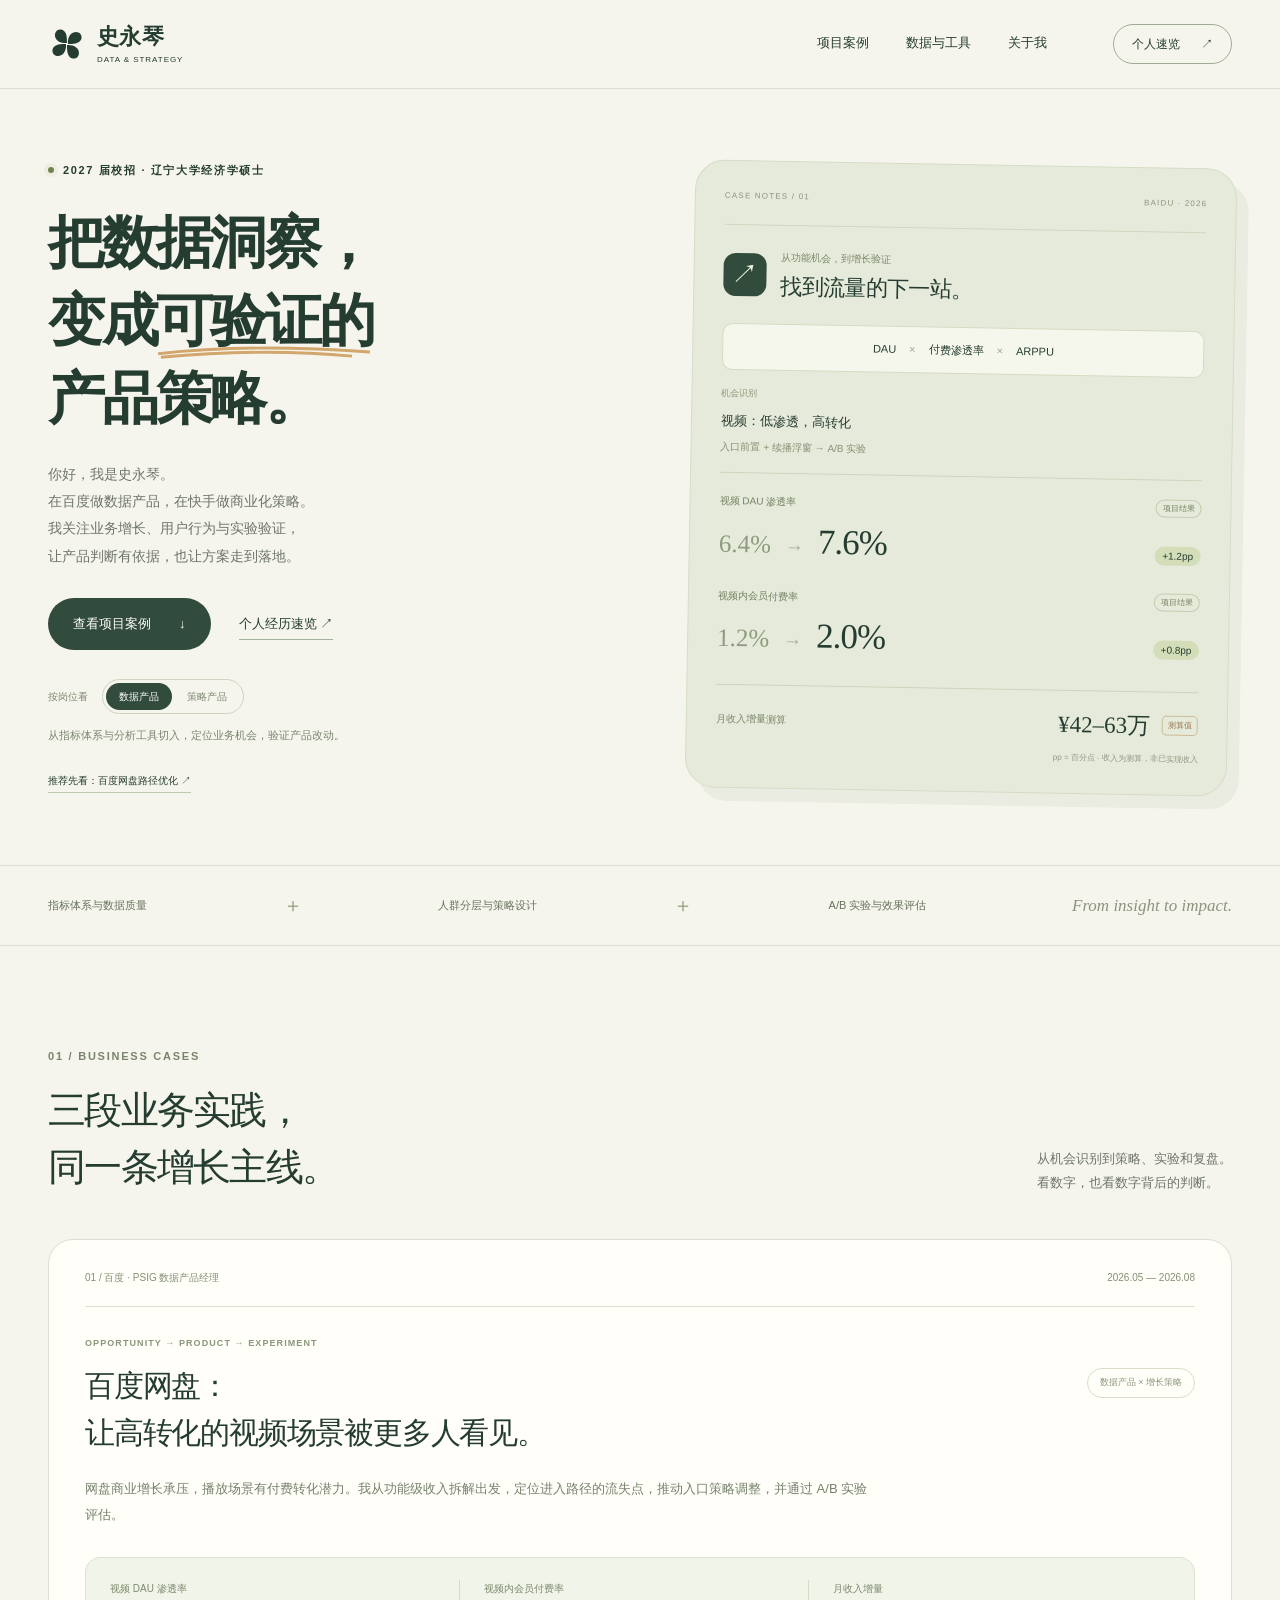
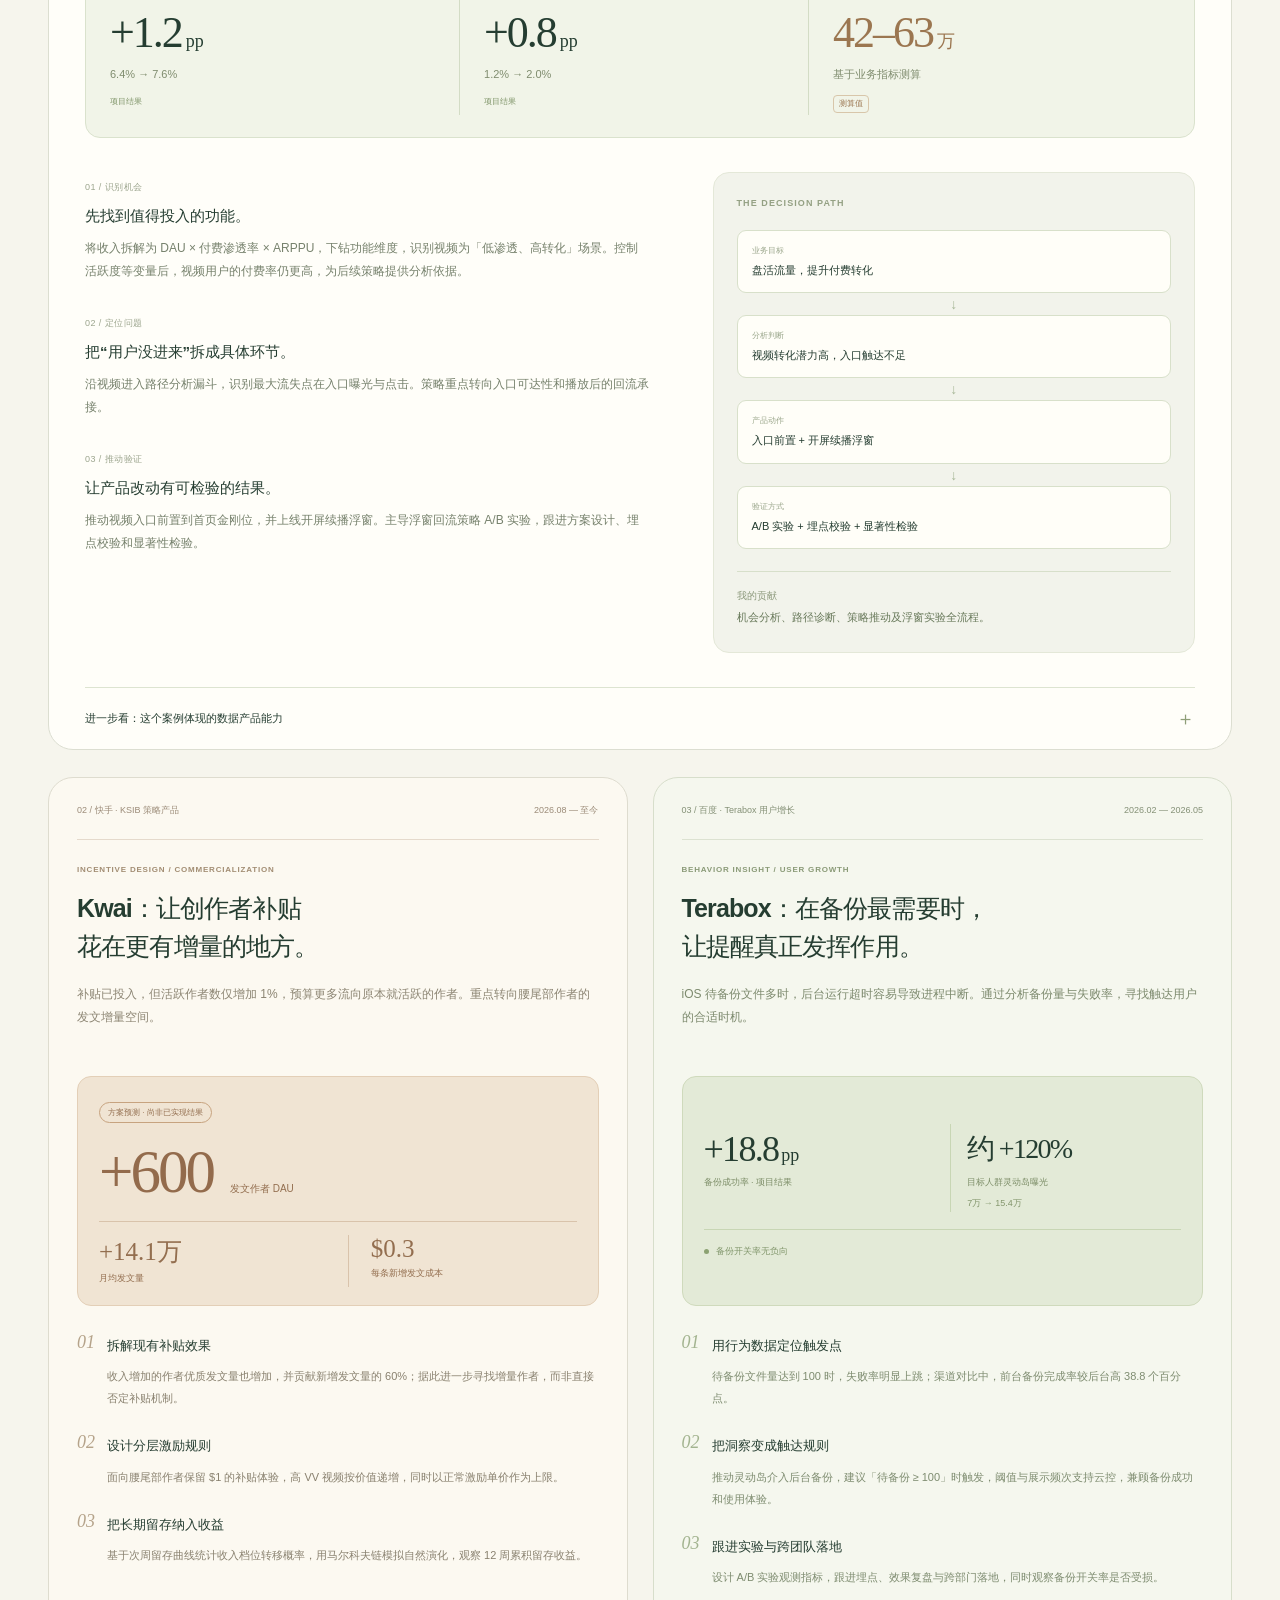
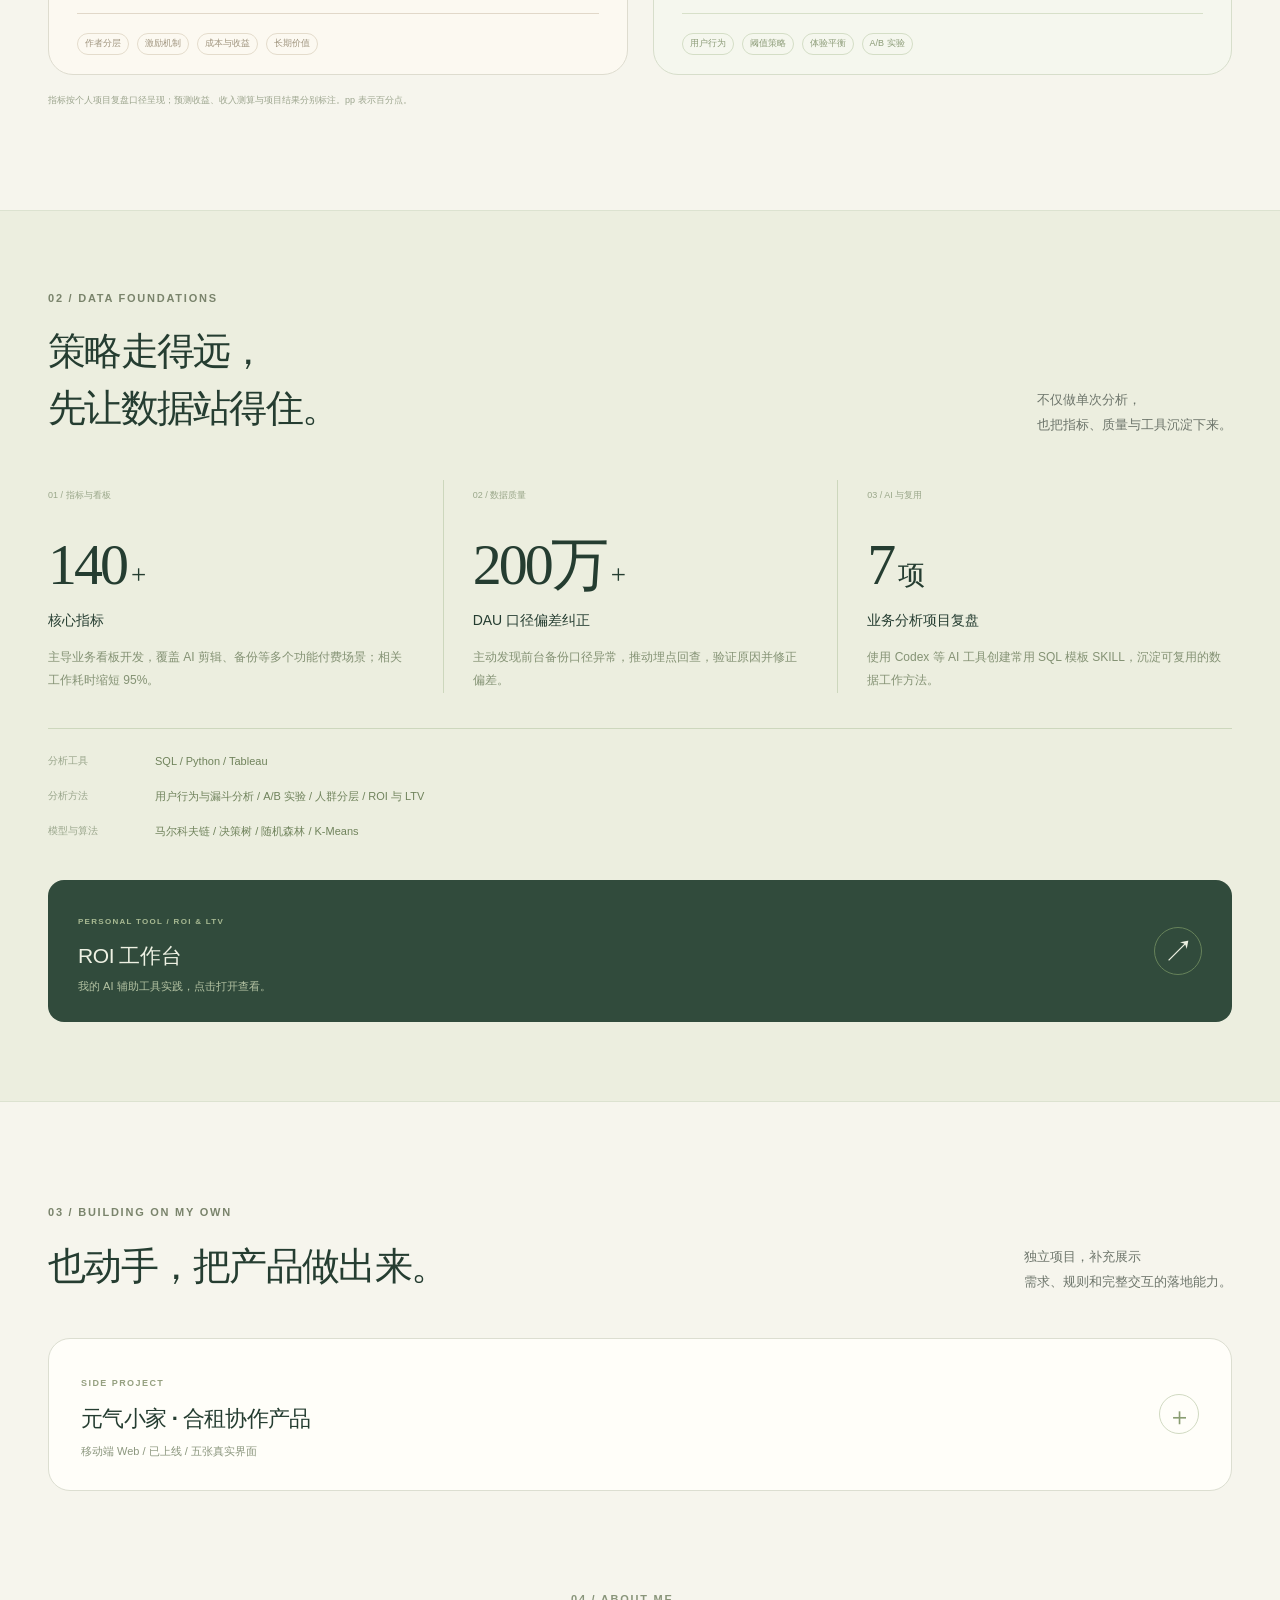
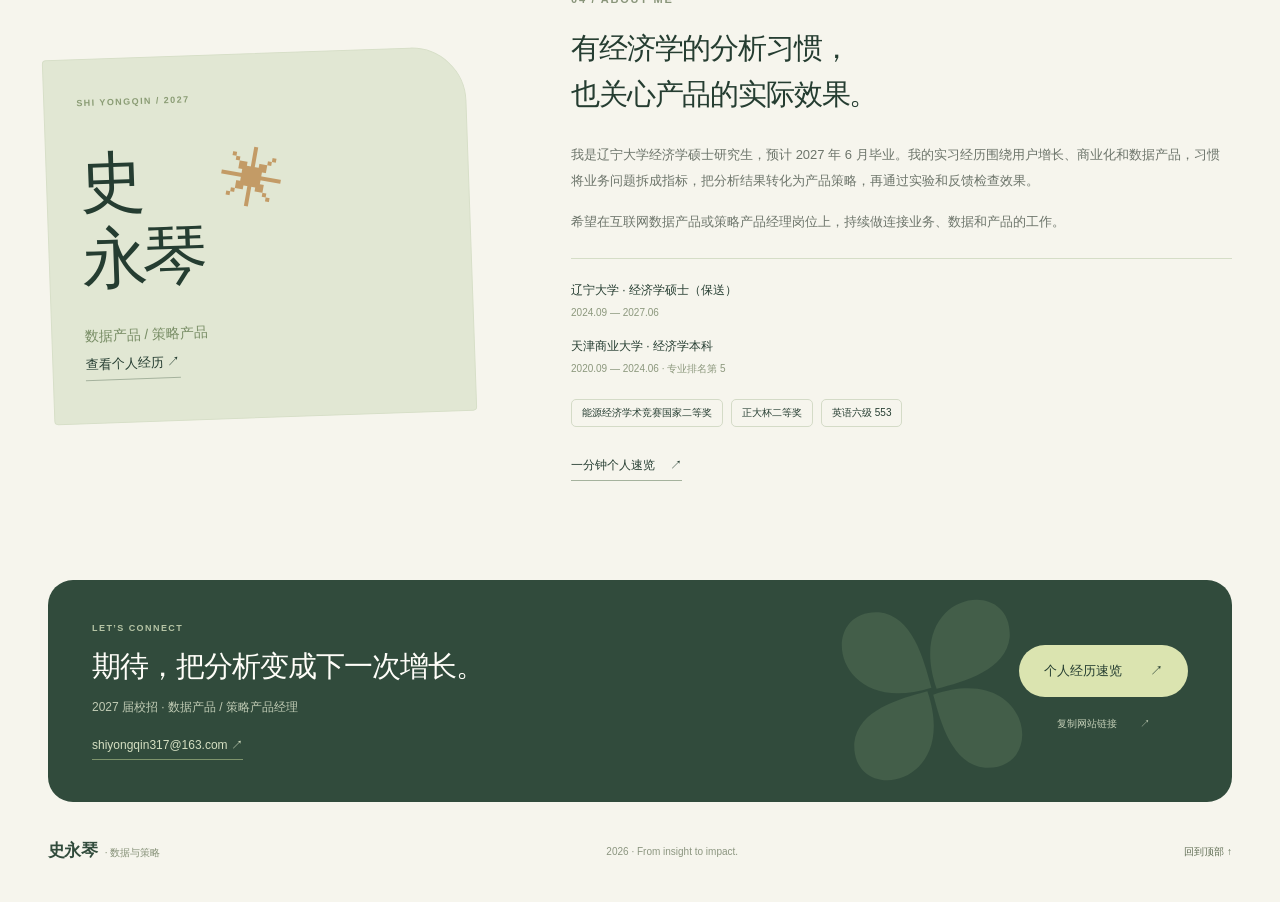
==== index.html @ 09000ef9 "发布数据与策略产品作品集网页及图片，不包含 PDF 附件" ====
<!doctype html>
<html lang="zh-CN">
<head>
<meta charset="utf-8"><meta name="viewport" content="width=device-width, initial-scale=1"><meta name="theme-color" content="#f6f5ed">
<meta name="description" content="史永琴，辽宁大学经济学硕士，2027届校招。聚焦互联网数据产品与策略产品，展示百度网盘、快手Kwai与Terabox的指标分析、策略设计和A/B实验实践。">
<meta property="og:title" content="史永琴 · 数据产品 / 策略产品"><meta property="og:description" content="把数据洞察，变成可验证的产品策略。2027届校招作品集。"><meta property="og:type" content="website"><meta property="og:url" content="https://shiyongqin.github.io/portfolio/">
<title>史永琴 · 数据产品 / 策略产品</title><link rel="icon" href="assets/favicon.svg" type="image/svg+xml"><link rel="stylesheet" href="styles.css"><link rel="stylesheet" href="career.css"><script src="app.js" defer></script>
</head>
<body>
<a class="skip-link" href="#main">跳到主要内容</a>
<header class="site-header"><div class="header-inner wrap"><a class="brand" href="#top" aria-label="史永琴，返回顶部"><svg class="brand-mark" viewBox="0 0 40 40" fill="currentColor" aria-hidden="true"><path d="M20 19C3 20 5 2 15 5c5 2 5 9 5 14ZM21 20C20 3 38 5 35 15c-2 5-9 5-14 5ZM20 21c17-1 15 17 5 14-5-2-5-9-5-14ZM19 20C20 37 2 35 5 25c2-5 9-5 14-5Z"/></svg><span>史永琴<span class="brand-sub">DATA &amp; STRATEGY</span></span></a><nav class="desktop-nav" aria-label="主导航"><a href="#work">项目案例</a><a href="#capabilities">数据与工具</a><a href="#about">关于我</a></nav><button class="button small outline header-action" data-summary>个人速览 <span aria-hidden="true">↗</span></button><button class="menu-toggle" aria-expanded="false" aria-controls="mobile-nav" aria-label="展开导航"><span></span><span></span></button></div><nav id="mobile-nav" class="mobile-nav" aria-label="手机导航" hidden><a href="#work">项目案例</a><a href="#capabilities">数据与工具</a><a href="#about">关于我</a><button data-summary>个人速览 ↗</button></nav></header>
<main id="main">
<section class="hero career-hero wrap" id="top" aria-labelledby="hero-title"><div class="hero-copy"><p class="eyebrow"><span class="status-dot"></span> 2027 届校招 · 辽宁大学经济学硕士</p><h1 id="hero-title">把数据洞察，<br>变成<span class="underlined">可验证的<svg viewBox="0 0 400 24" preserveAspectRatio="none" aria-hidden="true"><path d="M4 15Q172-3 395 12M9 21Q198 5 362 19"/></svg></span><br>产品策略。</h1><p class="hero-description">你好，我是史永琴。<br>在百度做数据产品，在快手做商业化策略。<br>我关注业务增长、用户行为与实验验证，<br>让产品判断有依据，也让方案走到落地。</p><div class="hero-actions"><a class="button primary" href="#work">查看项目案例 <span aria-hidden="true">↓</span></a><button class="text-link" data-summary>个人经历速览 ↗</button></div><div class="role-selector" aria-label="按求职方向查看"><span>按岗位看</span><div class="role-buttons"><button data-role="data" aria-pressed="true">数据产品</button><button data-role="strategy" aria-pressed="false">策略产品</button></div></div><div class="role-focus" aria-live="polite"><p id="role-description">从指标体系与分析工具切入，定位业务机会，验证产品改动。</p><a id="role-case-link" href="#baidu">推荐先看：百度网盘路径优化 ↗</a></div></div>
<aside class="insight-board" aria-label="百度网盘案例成果速览"><div class="board-topline"><span>CASE NOTES / 01</span><span>BAIDU · 2026</span></div><div class="board-title"><span class="board-icon" aria-hidden="true">↗</span><div><p>从功能机会，到增长验证</p><h2>找到流量的下一站。</h2></div></div><div class="formula"><span>DAU</span><i>×</i><span>付费渗透率</span><i>×</i><span>ARPPU</span></div><div class="board-finding"><span>机会识别</span><strong>视频：低渗透，高转化</strong><p>入口前置 + 续播浮窗 → A/B 实验</p></div><div class="board-metric"><div><span>视频 DAU 渗透率</span><small>项目结果</small></div><p><span>6.4%</span><i>→</i><strong>7.6%</strong><em>+1.2pp</em></p></div><div class="board-metric"><div><span>视频内会员付费率</span><small>项目结果</small></div><p><span>1.2%</span><i>→</i><strong>2.0%</strong><em>+0.8pp</em></p></div><div class="board-bottom"><span>月收入增量测算</span><strong>¥42–63万</strong><small>测算值</small></div><p class="board-footnote">pp = 百分点 · 收入为测算，非已实现收入</p></aside></section>
<div class="intro-strip career-strip"><div class="wrap"><span>指标体系与数据质量</span><span class="strip-plus" aria-hidden="true">＋</span><span>人群分层与策略设计</span><span class="strip-plus" aria-hidden="true">＋</span><span>A/B 实验与效果评估</span><span class="strip-signature">From insight to impact.</span></div></div>
<section class="work-section wrap section-space" id="work" aria-labelledby="work-title"><div class="section-heading"><div><p class="eyebrow">01 / BUSINESS CASES</p><h2 id="work-title">三段业务实践，<br>同一条增长主线。</h2></div><p class="section-note">从机会识别到策略、实验和复盘。<br>看数字，也看数字背后的判断。</p></div>
<article class="business-case" id="baidu"><div class="business-top"><span>01 / 百度 · PSIG 数据产品经理</span><span>2026.05 — 2026.08</span></div><div class="business-heading"><div><p class="eyebrow">OPPORTUNITY → PRODUCT → EXPERIMENT</p><h3>百度网盘：<br>让高转化的视频场景被更多人看见。</h3></div><span class="case-type">数据产品 × 增长策略</span></div><p class="business-lead">网盘商业增长承压，播放场景有付费转化潜力。我从功能级收入拆解出发，定位进入路径的流失点，推动入口策略调整，并通过 A/B 实验评估。</p><div class="outcome-grid"><div><span class="outcome-label">视频 DAU 渗透率</span><strong>+1.2<span>pp</span></strong><p>6.4% → 7.6%</p><small>项目结果</small></div><div><span class="outcome-label">视频内会员付费率</span><strong>+0.8<span>pp</span></strong><p>1.2% → 2.0%</p><small>项目结果</small></div><div class="estimated-outcome"><span class="outcome-label">月收入增量</span><strong>42–63<span>万</span></strong><p>基于业务指标测算</p><small>测算值</small></div></div><div class="case-body"><div class="case-narrative"><div><span>01 / 识别机会</span><h4>先找到值得投入的功能。</h4><p>将收入拆解为 DAU × 付费渗透率 × ARPPU，下钻功能维度，识别视频为「低渗透、高转化」场景。控制活跃度等变量后，视频用户的付费率仍更高，为后续策略提供分析依据。</p></div><div><span>02 / 定位问题</span><h4>把“用户没进来”拆成具体环节。</h4><p>沿视频进入路径分析漏斗，识别最大流失点在入口曝光与点击。策略重点转向入口可达性和播放后的回流承接。</p></div><div><span>03 / 推动验证</span><h4>让产品改动有可检验的结果。</h4><p>推动视频入口前置到首页金刚位，并上线开屏续播浮窗。主导浮窗回流策略 A/B 实验，跟进方案设计、埋点校验和显著性检验。</p></div></div><div class="decision-board"><p class="eyebrow">THE DECISION PATH</p><div class="path-node"><span>业务目标</span><strong>盘活流量，提升付费转化</strong></div><div class="path-node"><span>分析判断</span><strong>视频转化潜力高，入口触达不足</strong></div><div class="path-node"><span>产品动作</span><strong>入口前置 + 开屏续播浮窗</strong></div><div class="path-node"><span>验证方式</span><strong>A/B 实验 + 埋点校验 + 显著性检验</strong></div><div class="ownership"><span>我的贡献</span><p>机会分析、路径诊断、策略推动及浮窗实验全流程。</p></div></div></div><details class="case-details"><summary>进一步看：这个案例体现的数据产品能力 <span aria-hidden="true">＋</span></summary><div class="detail-content"><div><h4>从指标到决策</h4><p>收入拆解用于筛选优先级，漏斗分析用于定位干预环节，让分析结果指向具体产品动作。</p></div><div><h4>从方案到实验</h4><p>将回流策略转化为可验证的实验方案，校验埋点并评估结果，让产品、数据与研发协作闭环。</p></div><div><h4>保留指标的边界</h4><p>视频 DAU 渗透率与视频内付费率分开呈现。月收入增量标为测算值，避免与已观察到的指标提升混为一谈。</p></div></div></details></article>
<div class="strategy-cases"><article class="strategy-case kwai-case" id="kwai"><div class="business-top"><span>02 / 快手 · KSIB 策略产品</span><span>2026.08 — 至今</span></div><p class="eyebrow">INCENTIVE DESIGN / COMMERCIALIZATION</p><h3>Kwai：让创作者补贴<br>花在更有增量的地方。</h3><p class="strategy-lead">补贴已投入，但活跃作者数仅增加 1%，预算更多流向原本就活跃的作者。重点转向腰尾部作者的发文增量空间。</p><div class="forecast-panel"><span class="metric-badge">方案预测 · 尚非已实现结果</span><div class="forecast-main"><strong>+600</strong><span>发文作者 DAU</span></div><div class="forecast-sub"><div><strong>+14.1万</strong><span>月均发文量</span></div><div><strong>$0.3</strong><span>每条新增发文成本</span></div></div></div><ol class="strategy-steps"><li><strong>拆解现有补贴效果</strong><p>收入增加的作者优质发文量也增加，并贡献新增发文量的 60%；据此进一步寻找增量作者，而非直接否定补贴机制。</p></li><li><strong>设计分层激励规则</strong><p>面向腰尾部作者保留 $1 的补贴体验，高 VV 视频按价值递增，同时以正常激励单价作为上限。</p></li><li><strong>把长期留存纳入收益</strong><p>基于次周留存曲线统计收入档位转移概率，用马尔科夫链模拟自然演化，观察 12 周累积留存收益。</p></li></ol><div class="case-bottom-tags"><span>作者分层</span><span>激励机制</span><span>成本与收益</span><span>长期价值</span></div></article>
<article class="strategy-case tera-case" id="terabox"><div class="business-top"><span>03 / 百度 · Terabox 用户增长</span><span>2026.02 — 2026.05</span></div><p class="eyebrow">BEHAVIOR INSIGHT / USER GROWTH</p><h3>Terabox：在备份最需要时，<br>让提醒真正发挥作用。</h3><p class="strategy-lead">iOS 待备份文件多时，后台运行超时容易导致进程中断。通过分析备份量与失败率，寻找触达用户的合适时机。</p><div class="tera-results"><div><strong>+18.8<span>pp</span></strong><span>备份成功率 · 项目结果</span></div><div><strong>约 +120%</strong><span>目标人群灵动岛曝光</span><small>7万 → 15.4万</small></div><p><i></i> 备份开关率无负向</p></div><ol class="strategy-steps"><li><strong>用行为数据定位触发点</strong><p>待备份文件量达到 100 时，失败率明显上跳；渠道对比中，前台备份完成率较后台高 38.8 个百分点。</p></li><li><strong>把洞察变成触达规则</strong><p>推动灵动岛介入后台备份，建议「待备份 ≥ 100」时触发，阈值与展示频次支持云控，兼顾备份成功和使用体验。</p></li><li><strong>跟进实验与跨团队落地</strong><p>设计 A/B 实验观测指标，跟进埋点、效果复盘与跨部门落地，同时观察备份开关率是否受损。</p></li></ol><div class="case-bottom-tags"><span>用户行为</span><span>阈值策略</span><span>体验平衡</span><span>A/B 实验</span></div></article></div><p class="case-source-note">指标按个人项目复盘口径呈现；预测收益、收入测算与项目结果分别标注。pp 表示百分点。</p></section>
<section class="capabilities-section section-space" id="capabilities" aria-labelledby="capabilities-title"><div class="wrap"><div class="section-heading"><div><p class="eyebrow">02 / DATA FOUNDATIONS</p><h2 id="capabilities-title">策略走得远，<br>先让数据站得住。</h2></div><p class="section-note">不仅做单次分析，<br>也把指标、质量与工具沉淀下来。</p></div><div class="foundation-grid"><article><span class="foundation-index">01 / 指标与看板</span><h3>140<span>+</span></h3><p class="foundation-title">核心指标</p><p>主导业务看板开发，覆盖 AI 剪辑、备份等多个功能付费场景；相关工作耗时缩短 95%。</p></article><article><span class="foundation-index">02 / 数据质量</span><h3>200万<span>+</span></h3><p class="foundation-title">DAU 口径偏差纠正</p><p>主动发现前台备份口径异常，推动埋点回查，验证原因并修正偏差。</p></article><article><span class="foundation-index">03 / AI 与复用</span><h3>7<span>项</span></h3><p class="foundation-title">业务分析项目复盘</p><p>使用 Codex 等 AI 工具创建常用 SQL 模板 SKILL，沉淀可复用的数据工作方法。</p></article></div><div class="skill-lines"><div><span>分析工具</span><p>SQL / Python / Tableau</p></div><div><span>分析方法</span><p>用户行为与漏斗分析 / A/B 实验 / 人群分层 / ROI 与 LTV</p></div><div><span>模型与算法</span><p>马尔科夫链 / 决策树 / 随机森林 / K-Means</p></div></div><a class="tool-link" href="https://shiyongqin.github.io/roi-ltv-dashboard/" target="_blank" rel="noopener noreferrer"><div><span class="eyebrow">PERSONAL TOOL / ROI &amp; LTV</span><h3>ROI 工作台</h3><p>我的 AI 辅助工具实践，点击打开查看。</p></div><span class="tool-arrow" aria-hidden="true">↗</span></a></div></section>
<section class="side-project-section wrap section-space" id="side-project" aria-labelledby="side-title"><div class="section-heading"><div><p class="eyebrow">03 / BUILDING ON MY OWN</p><h2 id="side-title">也动手，把产品做出来。</h2></div><p class="section-note">独立项目，补充展示<br>需求、规则和完整交互的落地能力。</p></div><details class="supplementary-project"><summary><div><span class="eyebrow">SIDE PROJECT</span><h3>元气小家 · 合租协作产品</h3><p>移动端 Web / 已上线 / 五张真实界面</p></div><span class="supplementary-toggle" aria-hidden="true">＋</span></summary><div class="supplementary-content">      <article class="featured-project" id="yuanqi">
        <div class="project-topbar"><span class="project-index">SIDE PROJECT / 独立产品</span><span class="pill"><span class="status-dot"></span> 已上线 · 持续迭代</span></div>
        <div class="feature-grid">
          <div class="project-copy">
            <div class="project-icon house-icon" aria-hidden="true"><svg viewBox="0 0 64 64" fill="none"><path d="m9 30 23-20 23 20M16 27v27h32V27M27 54V37h11v17" stroke="currentColor" stroke-width="3.5" stroke-linejoin="round"/><path d="M44 15h7v12" stroke="currentColor" stroke-width="3.5" stroke-linecap="round"/><path d="m12 8 2 5 5 2-5 2-2 5-2-5-5-2 5-2 2-5Z" fill="#d9a34e"/></svg></div>
            <h3>元气小家</h3><p class="project-subtitle">合租生活里的事，<br>有个地方一起管。</p>
            <p class="project-description">面向 2–4 人合租场景，把公共费用、清洁值日、物资库存和室友公约，放进一个轻量的移动端产品。</p>
            <div class="tag-list"><span>需求拆解</span><span>产品设计</span><span>交互与迭代</span></div>
            <dl class="project-facts"><div><dt>我的工作</dt><dd>从功能规划、规则梳理到界面与体验优化</dd></div><div><dt>核心判断</dt><dd>用可见的状态，减少反复沟通与催促</dd></div></dl>
            <div class="project-actions"><a class="button primary" href="https://project-l1ve.hatchable.site" target="_blank" rel="noopener noreferrer">打开真实产品 <span aria-hidden="true">↗</span></a></div>
          </div>
          <div class="screenshot-gallery" aria-label="元气小家真实产品界面">
            <div class="gallery-tabs" role="tablist" aria-label="选择产品界面"><button role="tab" id="tab-home" aria-controls="screen-panel" aria-selected="true" data-screen="home">首页</button><button role="tab" id="tab-bills" aria-controls="screen-panel" aria-selected="false" tabindex="-1" data-screen="bills">账单</button><button role="tab" id="tab-chores" aria-controls="screen-panel" aria-selected="false" tabindex="-1" data-screen="chores">家务</button><button role="tab" id="tab-supplies" aria-controls="screen-panel" aria-selected="false" tabindex="-1" data-screen="supplies">物资</button><button role="tab" id="tab-house" aria-controls="screen-panel" aria-selected="false" tabindex="-1" data-screen="house">更多</button></div>
            <div id="screen-panel" role="tabpanel" aria-labelledby="tab-home" tabindex="0">
              <div class="gallery-stage"><span class="gallery-decoration" aria-hidden="true">good things,<br>made simple.</span><button class="screen-zoom" aria-label="放大查看首页界面"><img id="gallery-image" src="assets/home.webp" alt="元气小家首页：集中呈现今日待办与值日" width="930" height="1828" loading="lazy"><span class="zoom-hint">点击放大 <span aria-hidden="true">⤢</span></span></button><span class="screen-counter" aria-hidden="true">01 <span>/ 05</span></span></div>
              <div class="gallery-caption" aria-live="polite"><strong id="screen-title">先知道，今天要做什么。</strong><p id="screen-description">首页聚焦今日待办和值日，把最常用的行动入口放在眼前。</p></div>
            </div>
            <p class="source-note">真实产品截图 · 保留拍摄时的演示状态</p>
          </div>
        </div>
        <div class="decision-header"><span class="eyebrow">THREE DESIGN DECISIONS</span><span>几个真正影响体验的选择</span></div>
        <div class="decision-grid"><div><span class="decision-number">01</span><h4>首页做减法</h4><p>把首页收敛为今天的待办和值日，让打开产品后的第一步更明确。</p></div><div><span class="decision-number">02</span><h4>先把分摊规则说清</h4><p>水电费结合费用覆盖日期与居住时间分摊；普通公共费用按人数均分。</p></div><div><span class="decision-number">03</span><h4>协作保留边界</h4><p>费用结清由双方确认；围绕债权债务协作，同时保护个人账单隐私。</p></div></div>
        <details class="case-details"><summary>展开项目思考与迭代复盘 <span aria-hidden="true">＋</span></summary><div class="detail-content"><div><h4>从日常摩擦找到切入点</h4><p>谁垫了水电费、今天轮到谁打扫、纸巾还剩多少，都是单次很小、反复发生的问题。产品围绕「看见状态 → 采取行动 → 留下记录」组织信息，减少靠记忆和催促维持协作。</p></div><div><h4>让产品能被顺利使用</h4><p>迭代中处理过邮箱验证码登录、页面空白和任务点击反馈等问题，并统一了移动端间距、状态色、图标和文案。先保证关键路径清晰、可用，再逐步完善视觉表达。</p></div><div><h4>下一步如何验证</h4><p>用多人真实任务测试，观察费用确认是否清楚、家务完成反馈是否减少催促、库存提醒是否打扰。这些是待验证的设计假设，当前不将它们写成用户增长或效率提升的结果。</p></div></div></details>
      </article>
</div></details></section>
<section class="about-section career-about wrap section-space" id="about" aria-labelledby="about-title"><div class="profile-card"><span class="eyebrow">SHI YONGQIN / 2027</span><div class="profile-name">史<br>永琴<span aria-hidden="true">✳</span></div><p>数据产品 / 策略产品</p><button class="text-link" data-summary>查看个人经历 ↗</button></div><div class="about-copy"><p class="eyebrow">04 / ABOUT ME</p><h2 id="about-title">有经济学的分析习惯，<br>也关心产品的实际效果。</h2><p>我是辽宁大学经济学硕士研究生，预计 2027 年 6 月毕业。我的实习经历围绕用户增长、商业化和数据产品，习惯将业务问题拆成指标，把分析结果转化为产品策略，再通过实验和反馈检查效果。</p><p>希望在互联网数据产品或策略产品经理岗位上，持续做连接业务、数据和产品的工作。</p><div class="education-list"><div><strong>辽宁大学 · 经济学硕士（保送）</strong><span>2024.09 — 2027.06</span></div><div><strong>天津商业大学 · 经济学本科</strong><span>2020.09 — 2024.06 · 专业排名第 5</span></div></div><div class="about-skills"><span>能源经济学术竞赛国家二等奖</span><span>正大杯二等奖</span><span>英语六级 553</span></div><button class="text-link" data-summary>一分钟个人速览 <span aria-hidden="true">↗</span></button></div></section>
<section class="closing-section wrap" aria-labelledby="closing-title"><div><p class="eyebrow">LET’S CONNECT</p><h2 id="closing-title">期待，把分析变成下一次增长。</h2><p>2027 届校招 · 数据产品 / 策略产品经理</p><a class="contact-email" href="mailto:shiyongqin317@163.com">shiyongqin317@163.com ↗</a></div><div class="closing-actions"><button class="button light" data-summary>个人经历速览 <span aria-hidden="true">↗</span></button><button class="copy-link" id="copy-link">复制网站链接 <span aria-hidden="true">↗</span></button></div><svg class="closing-flower" viewBox="0 0 100 100" fill="currentColor" aria-hidden="true"><path d="M50 49C7 51 12 5 37 13c13 5 13 23 13 36ZM52 50C49 7 95 12 87 37c-5 13-23 13-35 13ZM50 52c43-3 38 43 13 35-13-5-13-23-13-35ZM48 50c3 43-43 38-35 13 5-13 23-13 35-13Z"/></svg></section>
</main><footer class="wrap"><a class="footer-brand" href="#top">史永琴 <span>· 数据与策略</span></a><span>2026 · From insight to impact.</span><a href="#top">回到顶部 ↑</a></footer>
<dialog id="summary-dialog" class="summary-dialog" aria-labelledby="summary-title"><button class="dialog-close" data-close aria-label="关闭个人速览">×</button><p class="eyebrow">THE ONE-MINUTE VERSION</p><h2 id="summary-title">史永琴 · 2027 届校招</h2><p class="summary-intro">辽宁大学经济学硕士 · 数据产品 / 策略产品经理</p><div class="summary-row"><span>01</span><div><h3>百度网盘 · 数据产品</h3><p>功能级机会分析、路径优化与 A/B 实验。视频 DAU 渗透率 +1.2pp，视频内会员付费率 +0.8pp。</p></div></div><div class="summary-row"><span>02</span><div><h3>快手 Kwai · 商业化策略</h3><p>作者分层、补贴规则和长期留存收益预测。方案预测发文作者 DAU +600，月均发文 +14.1 万。</p></div></div><div class="summary-row"><span>03</span><div><h3>Terabox · 用户增长</h3><p>围绕 iOS 备份设计阈值触达策略，跟进实验与落地。备份成功率提升 18.8pp。</p></div></div></dialog>
  <dialog id="image-dialog" class="image-dialog" aria-labelledby="image-dialog-title"><div class="image-dialog-header"><h2 id="image-dialog-title">首页 · 真实产品界面</h2><button class="dialog-close" data-close aria-label="关闭放大界面">×</button></div><div class="image-dialog-body"><img id="zoom-image" src="assets/home.webp" alt="元气小家首页放大图" width="930" height="1828"></div></dialog>
<div class="toast" role="status" aria-live="polite" hidden></div>
</body></html>
---- styles.css ----
@charset "UTF-8";
:root{--paper:#f6f5ed;--ink:#253d31;--muted:#6d756b;--line:#dcded1;--green:#314b3c;--sage:#e4e8d8;--lime:#dbe4b0;--orange:#c78359;--white:#fffef9;--radius:25px;color-scheme:light}
*{box-sizing:border-box}html{scroll-behavior:smooth;scroll-padding-top:100px}body{margin:0;background:var(--paper);color:var(--ink);font-family:Inter,"PingFang SC","Microsoft YaHei","Noto Sans CJK SC",sans-serif;font-size:15px;line-height:1.75;-webkit-font-smoothing:antialiased}button,a{-webkit-tap-highlight-color:transparent}a{color:inherit;text-decoration:none}button{font:inherit;color:inherit;cursor:pointer}button:disabled{cursor:default}button,input{font-size:inherit}img,svg{display:block;max-width:100%}img{height:auto}button{border:0;background:none}h1,h2,h3,h4,p{margin:0}h1,h2,h3,h4{line-height:1.35}::selection{background:var(--lime);color:var(--ink)}[hidden]{display:none!important}a:focus-visible,button:focus-visible,summary:focus-visible,[tabindex]:focus-visible{outline:3px solid #c58e41;outline-offset:5px}.wrap{width:min(1200px,calc(100% - 96px));margin-inline:auto}.section-space{padding-block:102px}.eyebrow{font-size:11px;font-weight:600;letter-spacing:.16em;line-height:1.5}.skip-link{position:fixed;top:-80px;left:20px;background:var(--green);color:white;padding:10px 20px;z-index:10}.skip-link:focus{top:10px}.site-header{background:rgba(246,245,237,.96);border-bottom:1px solid var(--line);position:sticky;top:0;z-index:20;backdrop-filter:blur(12px)}.header-inner{height:88px;display:flex;align-items:center;justify-content:space-between;gap:30px}.brand{display:flex;align-items:center;gap:11px;line-height:1.2}.brand-mark{width:38px;height:38px}.brand>span{font-size:25px;font-weight:650;letter-spacing:-1px}.brand-sub{display:block;font-size:10px;letter-spacing:.18em;font-weight:400;margin-top:5px}.desktop-nav{display:flex;gap:37px;margin-left:auto;margin-right:36px;font-size:13px}.desktop-nav a{position:relative}.desktop-nav a:after{content:"";height:1px;background:var(--green);display:block;transform:scaleX(0);transform-origin:left;transition:transform .2s}.desktop-nav a:hover:after{transform:scaleX(1)}.button{display:inline-flex;align-items:center;justify-content:center;gap:28px;min-height:52px;border-radius:100px;padding:12px 25px;font-size:13px;font-weight:550;line-height:1.4;transition:background .2s,transform .2s;white-space:nowrap}.button:hover{transform:translateY(-2px)}.button.primary{background:var(--green);color:var(--white)}.button.primary:hover{background:#1d3728}.button.outline{border:1px solid #a1aa96}.button.outline:hover{background:var(--sage)}.button.small{min-height:40px;padding:10px 18px;font-size:12px;gap:21px}.button.light{background:var(--lime);color:var(--ink)}.button.light:hover{background:#e8edc8}.text-link{display:inline-flex;align-items:center;gap:15px;line-height:1.5;font-size:13px;border-bottom:1px solid #a5b29d;padding:6px 0}.text-link:hover{color:var(--orange)}.menu-toggle,.mobile-nav{display:none}.hero{padding-top:76px;padding-bottom:75px;display:grid;grid-template-columns:1.22fr 1fr;gap:45px;align-items:center}.hero-copy{padding-block:8px}.hero .eyebrow{display:flex;align-items:center;gap:9px;letter-spacing:.15em}.status-dot{display:inline-block;flex-shrink:0;width:6px;height:6px;border-radius:50%;background:#72834f;box-shadow:0 0 0 4px #72834f12}.hero h1{font-size:clamp(40px,4.6vw,65px);font-weight:600;letter-spacing:-.055em;line-height:1.4;margin-top:24px;margin-bottom:29px}.underlined{display:inline-block;position:relative}.underlined svg{position:absolute;width:100%;height:14px;left:0;bottom:0;stroke:#d2a66c;stroke-width:5;fill:none;z-index:-1}.hero-description{color:var(--muted);font-size:15px;line-height:2}.hero-actions{display:flex;align-items:center;gap:28px;margin-top:32px}.hero-footnote{display:flex;align-items:center;gap:11px;color:#7c8274;font-size:11px;margin-top:45px}.mini-star{font-size:25px;line-height:1;color:#819268}.hero-visual{isolation:isolate;position:relative;background:#e8ebdd;border-radius:150px 150px 30px 30px;min-height:510px;overflow:hidden;transition:background .3s}.hero-visual:hover{background:#e1e7d0}.visual-topline{position:absolute;top:29px;left:29px;right:29px;display:flex;justify-content:space-between;align-items:center;font-size:9px;letter-spacing:.12em;z-index:5}.visual-topline span:first-child{padding:5px 10px;border:1px solid #a9b196;border-radius:100px;background:#e8ebdd}.hero-circle{width:350px;height:350px;background:#d1d9bc;border-radius:50%;position:absolute;top:90px;left:46%;transform:translateX(-50%)}.hero-device{border:5px solid #fdfcf5;border-radius:22px;overflow:hidden;box-shadow:3px 14px 30px #35452d18;background:#fff9e7;position:absolute;transition:transform .4s;line-height:0}.hero-device img{width:100%}.device-front{width:200px;top:79px;left:40px;transform:rotate(-9deg);z-index:2}.device-back{width:175px;right:25px;top:127px;transform:rotate(10deg);opacity:.95;z-index:1}.hero-visual:hover .device-front{transform:rotate(-6deg) translateY(-4px)}.hero-visual:hover .device-back{transform:rotate(7deg) translateY(-4px)}.visual-sticker{position:absolute;z-index:4;right:24px;top:72px;background:#f4d7b6;border-radius:4px;padding:13px 19px;font-size:14px;line-height:1.65;transform:rotate(7deg);box-shadow:1px 4px 8px #4c493a0b}.visual-sticker:before{content:"";position:absolute;top:-7px;left:29px;width:35px;height:15px;background:#fffaf480;transform:rotate(-4deg)}.visual-sticker strong{font-size:19px;font-weight:550}.hero-scribble{position:absolute;z-index:3;width:72px;height:72px;bottom:61px;right:24px;stroke:#71845e;stroke-width:2;transform:rotate(10deg)}.visual-bottomline{position:absolute;z-index:5;bottom:20px;left:26px;right:22px;display:flex;align-items:center;justify-content:space-between;font-size:11px;letter-spacing:.01em}.visual-bottomline>span:first-child{display:flex;align-items:center;gap:8px;padding:6px 10px;background:#e8ebddf2;border-radius:100px}.visual-bottomline i{width:5px;height:5px;background:var(--green);border-radius:50%}.circle-arrow{background:var(--green);color:white;border-radius:50%;width:32px;height:32px;display:grid;place-items:center;font-size:20px}.intro-strip{border-block:1px solid var(--line)}.intro-strip>.wrap{display:flex;justify-content:space-between;align-items:center;gap:20px;padding-block:22px;font-size:12px;color:#67725e}.strip-plus{color:#97a180;font-size:20px}.strip-signature{font:italic 17px Georgia,serif;color:#8c947f;margin-left:40px}.section-heading{display:flex;justify-content:space-between;align-items:flex-end;gap:25px;margin-bottom:43px}.section-heading .eyebrow{margin-bottom:17px;color:#7a846c}.section-heading h2{font-weight:550;font-size:38px;letter-spacing:-.045em;line-height:1.5}.section-note{font-size:13px;color:var(--muted);line-height:1.9}.mobile-break{display:none}.featured-project{background:var(--white);border:1px solid var(--line);border-radius:var(--radius);padding:30px 38px 0;scroll-margin-top:110px}.project-topbar{display:flex;justify-content:space-between;align-items:center;padding-bottom:23px;border-bottom:1px solid #e8e9df}.project-index{font-size:11px;letter-spacing:.06em;color:#7a806f}.pill{display:inline-flex;align-items:center;gap:9px;border:1px solid #dee3cd;background:#f5f7eb;padding:5px 11px;font-size:10px;border-radius:100px}.pill .status-dot{width:5px;height:5px;box-shadow:none}.feature-grid{display:grid;grid-template-columns:1fr 1.08fr;gap:64px;padding-top:38px;padding-bottom:39px;align-items:center}.project-icon{height:52px;width:52px;background:#f5e8ca;border-radius:15px;margin-bottom:20px;padding:7px}.house-icon{color:#596547}.project-copy h3{font-size:36px;letter-spacing:-.04em;font-weight:600;margin-bottom:15px}.project-subtitle{font-size:21px;line-height:1.65;font-weight:500}.project-description{color:var(--muted);font-size:13px;line-height:1.95;margin-top:18px;max-width:355px}.tag-list{display:flex;flex-wrap:wrap;gap:7px;margin-top:20px}.tag-list span{font-size:10px;color:#69735d;border:1px solid #dce0d1;border-radius:100px;padding:3px 9px}.project-facts{margin:28px 0;font-size:11px}.project-facts>div{display:grid;grid-template-columns:60px 1fr;gap:14px;margin-top:12px}.project-facts dt{color:#929783}.project-facts dd{margin:0;color:#5a6553}.project-actions{display:flex;align-items:flex-start;gap:15px;flex-direction:column}.project-actions .button{font-size:12px;min-height:46px}.project-actions .text-link{font-size:11px}.screenshot-gallery{min-width:0}.gallery-tabs{display:flex;background:#edeedc;border-radius:100px;padding:5px;gap:2px;margin-bottom:12px}.gallery-tabs button{flex:1;font-size:11px;padding:8px 3px;border-radius:100px;line-height:1.4;transition:background .2s,color .2s}.gallery-tabs button:hover{background:#ffffff60}.gallery-tabs button[aria-selected=true]{background:var(--green);color:#fff}.gallery-stage{position:relative;display:flex;justify-content:center;padding:25px 0 19px;border-radius:16px;background:#e9eddf;background-image:radial-gradient(#899d6e18 1px,transparent 1px);background-size:17px 17px;overflow:hidden;min-height:450px}.screen-zoom{position:relative;border-radius:21px;background:#fff9e7;padding:5px;line-height:0;width:208px;border:1px solid #d5d8c6;box-shadow:0 12px 25px #42523a18;z-index:1;transition:transform .2s}.screen-zoom:hover{transform:translateY(-3px)}.screen-zoom img{width:100%;border-radius:16px;max-height:411px;object-fit:contain}.zoom-hint{position:absolute;bottom:14px;left:50%;transform:translateX(-50%);border-radius:100px;background:#314b3cef;color:white;font-size:9px;line-height:1.4;padding:6px 10px;white-space:nowrap;display:flex;gap:11px;align-items:center;opacity:0;transition:opacity .2s}.screen-zoom:hover .zoom-hint,.screen-zoom:focus-visible .zoom-hint{opacity:1}.gallery-decoration{position:absolute;top:36px;left:17px;font:italic 15px/1.3 Georgia,serif;writing-mode:vertical-rl;color:#8c9a75;transform:rotate(180deg)}.screen-counter{position:absolute;right:14px;bottom:19px;font-size:16px;font-family:Georgia,serif}.screen-counter>span{font:9px sans-serif;color:#8a9578;margin-left:2px}.gallery-caption{padding-top:17px}.gallery-caption strong{font-size:13px;font-weight:550}.gallery-caption p{color:var(--muted);font-size:11px;line-height:1.7;margin-top:5px;min-height:38px}.source-note{font-size:9px;color:#929783;margin-top:7px}.decision-header{border-top:1px solid #e5e8dc;display:flex;justify-content:space-between;gap:15px;align-items:center;padding-top:25px;color:#929b82}.decision-header .eyebrow{font-size:9px;letter-spacing:.12em}.decision-header>span:last-child{font-size:10px}.decision-grid{display:grid;grid-template-columns:repeat(3,1fr);gap:34px;padding-top:22px;padding-bottom:28px}.decision-number{font:italic 18px Georgia,serif;color:#9ba78b}.decision-grid h4{font-size:13px;font-weight:550;margin-top:7px;margin-bottom:9px}.decision-grid p{font-size:11px;line-height:1.9;color:var(--muted)}.case-details{border-top:1px solid #e5e8dc}.case-details summary,.card-details summary{cursor:pointer;display:flex;align-items:center;justify-content:space-between;list-style:none;font-size:11px;padding-block:19px;gap:20px}.case-details summary::-webkit-details-marker,.card-details summary::-webkit-details-marker{display:none}.case-details summary>span,.card-details summary>span{font-size:19px;line-height:1;color:#8f9e78;transition:transform .2s}details[open]>summary>span{transform:rotate(45deg)}.detail-content{display:grid;grid-template-columns:repeat(3,1fr);gap:30px;padding:3px 0 29px}.detail-content h4{font-size:12px;margin-bottom:9px}.detail-content p{font-size:11px;color:var(--muted);line-height:1.95}.secondary-projects{display:grid;grid-template-columns:1fr 1fr;gap:26px;margin-top:27px;align-items:start}.project-card{background:var(--white);border:1px solid var(--line);border-radius:var(--radius);overflow:hidden;scroll-margin-top:110px}.card-topline{display:flex;justify-content:space-between;align-items:center;font-size:10px;letter-spacing:.06em;padding:20px 27px;background:#f4eee6}.thin-arrow{font-size:23px;line-height:1}.risk-visual{height:250px;background:#f4eee6;position:relative;padding:12px 30px 24px}.signal-pill{display:flex;align-items:center;gap:16px;font-size:11px;border:1px solid #d8cbbd;border-radius:100px;width:max-content;padding:5px 12px}.signal-pill>span{color:#b59b85}.signal-line{height:21px;width:1px;background:#cfbcac;margin-left:24px}.result-number{font-family:Georgia,serif;line-height:1.2;font-size:91px;letter-spacing:-5px;color:#8d5d42}.result-number>span{font-style:italic;font-size:38px;letter-spacing:-3px;margin-left:9px}.risk-visual>p{font-size:10px;color:#a08470;padding-left:6px;margin-top:3px}.visual-note{font-size:12px;position:absolute;bottom:28px;right:27px;color:#a3836a;writing-mode:vertical-rl;letter-spacing:.12em}.card-copy{padding:29px 28px 0}.card-copy>.eyebrow{color:#8a917d;font-size:9px}.card-copy>h3{font-size:23px;font-weight:550;letter-spacing:-.03em;margin-top:12px}.card-copy>p:not(.eyebrow){font-size:12px;color:var(--muted);line-height:1.95;margin-top:14px;min-height:70px}.card-copy>.tag-list{margin-top:16px;margin-bottom:24px}.card-details{border-top:1px solid var(--line)}.card-details>div{padding-bottom:25px}.card-details h4{font-size:12px;margin-top:14px;margin-bottom:7px}.card-details p{font-size:11px;line-height:1.95;color:var(--muted)}.research-project .card-topline,.research-visual{background:#e8ecdf}.research-visual{height:250px;position:relative;padding:14px 28px 24px;overflow:hidden}.research-label{font-size:8px;letter-spacing:.12em;color:#8b967b}.research-question{font-size:26px;line-height:1.55;letter-spacing:-.04em;margin-top:15px;position:relative;z-index:1}.research-path{display:flex;align-items:center;gap:10px;margin-top:21px;font-size:9px;color:#7c896b;position:relative;z-index:1}.research-path span{border:1px solid #c5d0b5;background:#e8ecdf;padding:4px 9px;border-radius:100px}.research-path i{font-style:normal;color:#9ca98b}.research-sprout{width:139px;height:139px;position:absolute;bottom:22px;right:-6px;color:#b6c4a4;transform:rotate(7deg)}.approach-section{background:#eceee3;border-block:1px solid var(--line);padding-top:82px;padding-bottom:78px}.approach-grid{display:grid;grid-template-columns:repeat(4,1fr);gap:0;margin-top:54px}.approach-grid>div{padding-right:27px;padding-left:27px;border-left:1px solid #cfd7c1}.approach-grid>div:first-child{border:0;padding-left:0}.approach-grid>div:last-child{padding-right:0}.step-number{display:flex;align-items:center;justify-content:space-between;font:italic 32px Georgia,serif;color:#8e9d7a}.step-number>span{font:18px sans-serif;color:#9ba88b}.approach-grid h3{font-size:17px;font-weight:550;margin-top:23px;margin-bottom:12px;letter-spacing:-.02em}.approach-grid p{font-size:12px;color:#77816b;line-height:2}.step-tag{display:block;color:#9aa68a;font-size:10px;margin-top:24px}.about-section{display:grid;grid-template-columns:.9fr 1.25fr;gap:100px;align-items:center;padding-top:105px;padding-bottom:99px}.about-art{position:relative;background:#e3e7d6;border-radius:6px 60px 6px 6px;min-height:380px;padding:29px 32px;transform:rotate(-3deg);overflow:hidden}.about-art>.eyebrow{font-size:9px;color:#80906a}.about-monogram{font-family:Georgia,serif;font-size:170px;line-height:1.1;font-style:italic;position:relative;width:max-content;letter-spacing:-25px;padding-right:30px;margin-top:12px}.monogram-star{font-family:serif;font-size:70px;position:absolute;right:-76px;top:15px;color:#b38d5a;line-height:1;transform:rotate(14deg)}.about-art>p:not(.eyebrow){font-size:20px;line-height:1.6;letter-spacing:.03em}.about-signature{position:absolute;right:24px;bottom:23px;font:italic 27px Georgia,serif;transform:rotate(-8deg);color:#8a9977}.paper-corner{position:absolute;right:-1px;top:-1px;width:54px;height:54px;background:linear-gradient(45deg,#cbd5b6 0%,#d8e0ca 48%,var(--paper) 50%);border-radius:0 0 0 5px}.about-copy>.eyebrow{color:#89957a;margin-bottom:17px}.about-copy h2{font-size:30px;line-height:1.6;font-weight:550;letter-spacing:-.04em;margin-bottom:25px}.about-copy>p:not(.eyebrow){font-size:13px;color:var(--muted);line-height:2;margin-top:15px}.about-skills{display:flex;flex-wrap:wrap;gap:8px;margin-top:24px;margin-bottom:26px}.about-skills>span{font-size:10px;border:1px solid #d4dbc7;border-radius:5px;padding:4px 10px}.about-copy>.text-link{font-size:12px}.closing-section{position:relative;isolation:isolate;background:var(--green);border-radius:var(--radius);color:var(--white);padding:42px 44px;display:flex;justify-content:space-between;align-items:center;gap:30px;overflow:hidden}.closing-section .eyebrow{font-size:9px;color:#b6c4a5;letter-spacing:.16em}.closing-section h2{font-size:32px;font-weight:500;letter-spacing:-.035em;margin-top:12px;margin-bottom:11px}.closing-section p:not(.eyebrow){font-size:12px;color:#c0cbb4}.closing-actions{display:flex;flex-direction:column;align-items:center;gap:14px;flex-shrink:0;position:relative;z-index:1}.copy-link{font-size:10px;color:#c3ceb6;padding:4px;display:flex;gap:23px}.copy-link:hover{color:white}.closing-flower{position:absolute;width:240px;height:240px;right:180px;top:-10px;color:#435e49;z-index:-1;transform:rotate(-15deg)}footer{display:flex;justify-content:space-between;align-items:center;gap:20px;padding-top:34px;padding-bottom:36px;font-size:10px;color:#8c9680}.footer-brand{font-size:17px;color:var(--green);font-weight:600;letter-spacing:-.03em}.footer-brand>span{font-size:10px;font-weight:400;color:#859077;letter-spacing:0;margin-left:3px}footer>a:last-child{font-size:10px;color:#5f6d53}.summary-dialog{border:1px solid var(--line);border-radius:25px;background:var(--paper);color:var(--ink);width:min(600px,calc(100% - 32px));max-height:85dvh;padding:45px;box-shadow:0 20px 100px #18271a40}.summary-dialog::backdrop,.image-dialog::backdrop{background:#1b2e25b8;backdrop-filter:blur(6px)}.dialog-close{position:absolute;top:13px;right:15px;width:35px;height:35px;border-radius:50%;background:#dce3d1;font-size:25px;line-height:1;display:grid;place-items:center}.dialog-close:hover{background:#cbd6bc}.summary-dialog>.eyebrow{font-size:9px;color:#89957a}.summary-dialog>h2{font-size:30px;margin-top:15px;font-weight:550}.summary-intro{font-size:13px;color:var(--muted);margin-top:10px;margin-bottom:25px}.summary-row{display:flex;gap:20px;border-top:1px solid var(--line);padding:20px 0}.summary-row>span{font:italic 22px Georgia,serif;color:#929f80}.summary-row h3{font-size:14px;font-weight:550}.summary-row p{font-size:12px;color:var(--muted);line-height:1.9;margin-top:7px}.summary-dialog>.button{margin-top:17px;font-size:12px}.image-dialog{background:var(--paper);padding:0;border:1px solid #d4dac7;border-radius:18px;width:min(580px,calc(100% - 24px));max-height:92dvh;color:var(--ink);overflow:hidden}.image-dialog-header{position:relative;display:flex;align-items:center;padding:18px 60px 18px 22px;border-bottom:1px solid var(--line)}.image-dialog-header h2{font-size:13px;font-weight:550}.image-dialog-header .dialog-close{top:10px;right:12px}.image-dialog-body{overflow:auto;max-height:calc(92dvh - 61px);overscroll-behavior:contain;background:#e3e7d8;padding:20px}.image-dialog-body img{width:min(100%,420px);margin:auto;border-radius:12px;border:4px solid #fffef9}.toast{position:fixed;bottom:25px;left:50%;transform:translateX(-50%);background:var(--green);color:white;font-size:12px;padding:12px 24px;border-radius:100px;box-shadow:0 5px 25px #19301f30;z-index:50;white-space:nowrap}
@media(min-width:1440px){.hero h1{font-size:65px}.hero-visual{min-height:540px}.device-front{width:215px;left:53px}.device-back{width:190px;top:130px;right:32px}}
@media(max-width:1100px){.wrap{width:calc(100% - 64px)}.hero{gap:25px;grid-template-columns:1.13fr 1fr}.hero h1{font-size:4.5vw}.hero-visual{min-height:474px}.device-front{left:20px;width:185px;top:83px}.device-back{right:8px;width:160px;top:128px}.visual-sticker{right:15px;top:63px;padding:10px 14px;font-size:12px}.visual-sticker strong{font-size:16px}.hero-circle{width:300px;height:300px}.hero-description{font-size:13px}.strip-signature{margin-left:0;font-size:14px}.intro-strip>.wrap{gap:14px;font-size:10px}.feature-grid{gap:32px;grid-template-columns:1fr 1fr}.project-subtitle{font-size:19px}.featured-project{padding-inline:28px}.about-section{gap:65px}.about-copy h2{font-size:27px}.approach-grid>div{padding-inline:20px}.approach-grid h3{font-size:15px}.hero-scribble{width:55px;bottom:62px;right:16px}.desktop-nav{gap:27px;margin-right:17px}.risk-visual{padding-left:25px}.result-number{font-size:79px}.research-question{font-size:23px}.visual-note{font-size:10px;right:22px}}
@media(max-width:800px){.wrap{width:calc(100% - 44px)}.header-inner{height:74px;gap:20px}.brand>span{font-size:23px}.brand-mark{width:33px;height:33px}.brand-sub{font-size:8px}.desktop-nav{gap:20px;margin-right:0;font-size:11px}.header-action{display:none}.hero{padding-top:47px;padding-bottom:47px;gap:20px}.hero h1{font-size:4.7vw;margin-top:21px;margin-bottom:23px}.hero .eyebrow{font-size:10px}.hero-description{font-size:11px;line-height:1.95}.hero-actions{gap:18px;margin-top:25px}.hero-actions .button{font-size:11px;padding:12px 17px;min-height:46px;gap:18px}.hero-actions .text-link{font-size:11px}.hero-footnote{margin-top:28px;font-size:9px}.hero-visual{min-height:390px;border-radius:100px 100px 23px 23px}.visual-topline{font-size:7px;top:20px;left:20px;right:20px}.visual-topline span:first-child{padding:4px 7px}.device-front{width:150px;left:16px;top:68px;border-width:4px;border-radius:18px}.device-back{width:135px;right:8px;top:96px;border-width:4px;border-radius:18px}.visual-sticker{top:49px;right:9px;padding:8px 10px;font-size:10px}.visual-sticker strong{font-size:14px}.hero-circle{width:240px;height:240px;top:90px}.visual-bottomline{bottom:15px;left:14px;right:15px;font-size:8px}.circle-arrow{width:27px;height:27px;font-size:16px}.hero-scribble{bottom:45px;right:11px;width:45px}.intro-strip>.wrap{padding-block:18px}.strip-signature{display:none}.section-space{padding-block:72px}.section-heading h2{font-size:31px}.section-note{font-size:11px}.section-heading{margin-bottom:33px}.featured-project{padding-inline:22px}.feature-grid{grid-template-columns:1fr 1fr;gap:25px;padding-top:28px}.project-copy h3{font-size:29px}.project-subtitle{font-size:17px}.project-description{font-size:11px}.project-facts{font-size:10px;margin-top:22px;margin-bottom:22px}.project-facts>div{grid-template-columns:46px 1fr;gap:9px}.project-actions .button{font-size:10px;gap:16px;min-height:42px;padding:11px 17px}.project-actions .text-link{font-size:10px}.tag-list{gap:5px}.tag-list span{font-size:9px;padding:3px 7px}.gallery-tabs{padding:4px}.gallery-tabs button{font-size:10px;padding-block:7px}.gallery-stage{min-height:390px;padding-top:24px}.screen-zoom{width:173px;border-radius:17px;padding:4px}.screen-zoom img{border-radius:13px}.gallery-decoration{font-size:12px;left:12px}.gallery-caption strong{font-size:11px}.gallery-caption p{font-size:10px}.source-note{font-size:8px}.decision-grid{gap:22px}.decision-grid p{font-size:10px}.decision-grid h4{font-size:12px}.decision-header>span:last-child{font-size:9px}.secondary-projects{gap:20px;margin-top:20px}.card-topline{padding-inline:22px}.card-copy{padding:25px 22px 0}.card-copy>h3{font-size:20px}.card-copy>p:not(.eyebrow){font-size:11px;min-height:85px}.risk-visual,.research-visual{height:225px}.risk-visual{padding-left:22px}.result-number{font-size:68px}.result-number>span{font-size:30px}.visual-note{font-size:9px;right:16px;bottom:23px}.research-visual{padding-left:22px}.research-question{font-size:21px}.research-path{gap:5px;font-size:8px}.research-path span{padding:3px 6px}.research-sprout{width:100px;height:100px}.approach-grid{grid-template-columns:1fr 1fr;gap:30px 25px;margin-top:35px}.approach-grid>div{padding:0 0 0 25px}.approach-grid>div:nth-child(odd){border-left:0;padding-left:0}.approach-grid h3{margin-top:17px;font-size:17px}.approach-grid p{max-width:270px}.step-tag{margin-top:17px}.about-section{grid-template-columns:.8fr 1fr;gap:40px}.about-art{min-height:336px;padding:26px 25px}.about-monogram{font-size:140px;margin-top:17px}.monogram-star{font-size:55px;right:-49px}.about-art>p:not(.eyebrow){font-size:17px}.about-copy h2{font-size:23px;margin-bottom:17px}.about-copy>p:not(.eyebrow){font-size:11px}.about-skills{gap:5px;margin-top:19px;margin-bottom:20px}.about-skills span{font-size:9px;padding:3px 7px}.about-copy>.text-link{font-size:10px}.closing-section{padding:33px}.closing-section h2{font-size:26px}.closing-section p:not(.eyebrow){font-size:10px}.closing-actions .button{font-size:11px;padding:13px 20px;min-height:46px;gap:18px}.closing-flower{right:120px;width:220px;height:220px}.closing-actions{gap:10px}footer{font-size:9px}.footer-brand{font-size:15px}.footer-brand>span{font-size:8px}}
@media(max-width:600px){html{scroll-padding-top:85px}.wrap{width:calc(100% - 38px)}.header-inner{height:69px}.desktop-nav{display:none}.menu-toggle{display:flex;flex-direction:column;justify-content:center;gap:6px;width:36px;height:36px;border:1px solid #cbd3bd;border-radius:50%;align-items:center}.menu-toggle span{height:1px;width:15px;background:var(--green);transition:transform .2s}.menu-toggle[aria-expanded=true] span:first-child{transform:translateY(3.5px) rotate(45deg)}.menu-toggle[aria-expanded=true] span:last-child{transform:translateY(-3.5px) rotate(-45deg)}.mobile-nav{display:flex;flex-direction:column;padding:14px 23px 21px;border-top:1px solid var(--line);gap:3px}.mobile-nav a,.mobile-nav button{padding:9px 5px;font-size:13px;text-align:left}.hero{display:flex;flex-direction:column;gap:33px;padding-top:40px;padding-bottom:34px;align-items:stretch}.hero h1{font-size:clamp(32px,8.35vw,47px);line-height:1.48;letter-spacing:-.055em;margin-top:22px;margin-bottom:20px}.hero .eyebrow{font-size:10px}.hero-description{font-size:12px;line-height:1.95}.hero-actions{margin-top:25px;gap:26px}.hero-actions .button{font-size:12px;min-height:48px;padding:13px 21px;gap:24px}.hero-actions .text-link{font-size:12px}.hero-footnote{margin-top:24px;font-size:10px}.mini-star{font-size:22px}.hero-visual{min-height:390px;border-radius:110px 110px 24px 24px;max-width:430px;width:100%;align-self:center}.visual-topline{top:21px;font-size:8px;left:25px;right:25px}.device-front{width:165px;left:calc(50% - 132px);top:65px}.device-back{width:145px;right:calc(50% - 143px);top:102px}.visual-sticker{right:27px;top:60px;font-size:11px;padding:10px 14px}.visual-sticker strong{font-size:15px}.hero-circle{width:270px;height:270px;top:77px}.visual-bottomline{font-size:9px;bottom:17px;left:20px;right:20px}.hero-scribble{bottom:48px;right:22px;width:50px}.intro-strip>.wrap{gap:9px;font-size:9px;line-height:1.6;text-align:center;padding-block:16px}.strip-plus{font-size:13px}.intro-strip>.wrap>span:not(.strip-plus){flex:1}.section-space{padding-block:58px}.section-heading{align-items:flex-start;gap:20px;flex-direction:column;margin-bottom:27px}.section-heading h2{font-size:29px}.section-heading .eyebrow{font-size:10px;margin-bottom:13px}.section-note{font-size:11px;line-height:1.8}.section-note br{display:none}.mobile-break{display:block}.featured-project{padding:20px 18px 0;border-radius:21px}.project-topbar{padding-bottom:17px;gap:9px}.project-index{font-size:9px}.pill{font-size:8px;gap:6px;padding:4px 8px}.feature-grid{display:flex;flex-direction:column;gap:28px;align-items:stretch;padding-top:26px;padding-bottom:27px}.project-copy h3{font-size:31px}.project-icon{width:47px;height:47px;border-radius:13px;margin-bottom:17px}.project-subtitle{font-size:18px}.project-subtitle br{display:none}.project-description{font-size:12px;max-width:none;margin-top:13px;line-height:1.95}.tag-list{margin-top:16px;gap:6px}.tag-list span{font-size:9px}.project-facts{font-size:11px;margin:22px 0}.project-facts>div{grid-template-columns:55px 1fr;gap:10px;margin-top:9px}.project-actions{gap:17px;flex-direction:row;flex-wrap:wrap;align-items:center}.project-actions .button{font-size:11px;min-height:43px;padding:11px 16px;gap:17px}.project-actions .text-link{font-size:10px}.gallery-tabs{margin-bottom:10px;padding:5px}.gallery-tabs button{padding-block:9px;font-size:11px}.gallery-stage{min-height:448px;padding-top:22px;padding-bottom:22px}.screen-zoom{width:202px;border-radius:20px;padding:4px}.screen-zoom img{border-radius:15px}.gallery-decoration{font-size:13px;top:29px;left:13px}.screen-counter{font-size:15px;right:12px;bottom:20px}.zoom-hint{opacity:1;font-size:8px;padding:5px 9px;bottom:13px}.gallery-caption{padding-top:15px}.gallery-caption strong{font-size:12px}.gallery-caption p{font-size:11px;min-height:0}.source-note{font-size:8px;margin-top:9px}.decision-header{padding-top:19px;align-items:flex-start;flex-direction:column;gap:6px}.decision-header .eyebrow{font-size:8px}.decision-grid{grid-template-columns:1fr;gap:0;padding-top:7px;padding-bottom:13px}.decision-grid>div{position:relative;padding:15px 0 14px 34px;border-bottom:1px solid #e8eadf}.decision-grid>div:last-child{border-bottom:0}.decision-number{position:absolute;top:14px;left:0;font-size:18px}.decision-grid h4{margin-top:0;margin-bottom:6px;font-size:13px}.decision-grid p{font-size:11px;line-height:1.9}.case-details summary{font-size:10px;padding-block:17px}.detail-content{display:flex;flex-direction:column;gap:20px;padding:3px 0 23px}.detail-content h4{font-size:12px}.detail-content p{font-size:11px}.secondary-projects{grid-template-columns:1fr;gap:20px;margin-top:20px}.project-card{border-radius:21px}.card-topline{padding:18px 22px}.risk-visual{height:226px;padding-left:26px}.signal-pill{font-size:10px}.result-number{font-size:83px}.result-number>span{font-size:32px}.risk-visual>p{font-size:10px}.visual-note{right:26px;font-size:11px;bottom:23px}.research-visual{height:226px;padding-left:25px}.research-label{font-size:8px}.research-question{font-size:25px;margin-top:15px}.research-path{gap:7px;font-size:9px;margin-top:18px}.research-path span{padding:3px 8px}.research-sprout{width:130px;height:130px;right:0}.card-copy{padding:25px 23px 0}.card-copy>h3{font-size:22px}.card-copy>p:not(.eyebrow){font-size:12px;min-height:0;line-height:1.95;margin-top:13px}.card-copy>.tag-list{margin-bottom:22px}.card-details summary{font-size:11px;padding-block:17px}.card-details p{font-size:11px}.approach-section .section-heading{gap:18px}.approach-grid{gap:28px 20px;margin-top:31px}.approach-grid>div{padding-left:19px}.step-number{font-size:28px}.step-number>span{font-size:15px}.approach-grid h3{font-size:14px;letter-spacing:-.02em;margin-top:17px;margin-bottom:10px}.approach-grid p{font-size:10px;line-height:2}.step-tag{font-size:9px;margin-top:16px}.about-section{display:flex;flex-direction:column;gap:39px;padding-top:66px;padding-bottom:56px;align-items:stretch}.about-art{min-height:300px;max-width:330px;width:calc(100% - 32px);align-self:center;padding:25px 28px}.about-monogram{font-size:130px;margin-top:10px}.monogram-star{right:-64px;top:17px;font-size:60px}.about-art>p:not(.eyebrow){font-size:18px}.about-signature{font-size:25px;right:26px;bottom:23px}.about-copy>.eyebrow{font-size:10px;margin-bottom:14px}.about-copy h2{font-size:26px;margin-bottom:20px}.about-copy>p:not(.eyebrow){font-size:12px;line-height:2}.about-skills{gap:7px;margin-block:22px}.about-skills span{font-size:10px;padding:4px 9px}.about-copy>.text-link{font-size:11px}.closing-section{padding:30px 25px;border-radius:21px;flex-direction:column;align-items:flex-start;gap:25px}.closing-section .eyebrow{font-size:8px}.closing-section h2{font-size:25px;letter-spacing:-.045em;margin-top:13px;margin-bottom:11px}.closing-section p:not(.eyebrow){font-size:10px;max-width:240px;line-height:1.9}.closing-actions{align-items:flex-start;gap:15px}.closing-actions .button{font-size:11px;min-height:46px;gap:23px}.copy-link{font-size:10px}.closing-flower{width:190px;height:190px;right:-28px;top:100px;color:#45614b}footer{flex-wrap:wrap;gap:15px;padding-top:28px;padding-bottom:30px;font-size:9px}.footer-brand{width:calc(100% - 85px);font-size:17px;order:0}footer>a:last-child{order:1;font-size:9px}footer>span{order:2;width:100%}.footer-brand>span{font-size:9px}.summary-dialog{padding:37px 23px 27px;border-radius:20px;max-height:88dvh}.summary-dialog>h2{font-size:26px}.summary-intro{font-size:11px}.summary-row{gap:15px;padding:17px 0}.summary-row h3{font-size:12px}.summary-row p{font-size:11px}.summary-row>span{font-size:20px}.summary-dialog>.button{font-size:11px;min-height:46px;padding-inline:20px}.dialog-close{width:32px;height:32px;font-size:24px}.image-dialog-body{padding:12px}.toast{font-size:11px;padding:11px 18px;max-width:calc(100% - 24px);white-space:normal;text-align:center}}
@media(max-width:350px){.wrap{width:calc(100% - 30px)}.hero h1{font-size:8.1vw}.project-actions{gap:12px}.project-actions .button{font-size:10px;padding-inline:13px}.project-actions .text-link{font-size:9px}.screen-zoom{width:185px}.gallery-stage{min-height:410px}.gallery-decoration{font-size:11px;left:10px}.decision-header .eyebrow{font-size:7px}.research-question{font-size:23px}.research-path{font-size:8px;gap:5px}.card-copy>h3{font-size:20px}.closing-section h2{font-size:22px}}
@media(prefers-reduced-motion:reduce){html{scroll-behavior:auto}*,*:before,*:after{animation:none!important;transition:none!important}.button:hover,.screen-zoom:hover{transform:none}.hero-visual:hover .device-front{transform:rotate(-9deg)}.hero-visual:hover .device-back{transform:rotate(10deg)}}
@media print{body{font-size:11px}.site-header,.hero-visual,.intro-strip,.screenshot-gallery,.menu-toggle,.closing-section,.toast,dialog,.project-actions,.case-details,footer{display:none}.wrap{width:100%}.section-space{padding-block:24px}.hero{display:block;padding:20px 0}.hero h1{font-size:34px}.hero-description{font-size:12px}.hero-footnote{margin-top:15px}.hero-actions{display:none}.featured-project{padding:20px}.feature-grid{display:block}.project-description{max-width:none}.secondary-projects{break-inside:avoid;gap:15px}.risk-visual,.research-visual{height:180px}.result-number{font-size:65px}.section-heading h2{font-size:25px}.approach-grid h3{font-size:13px}.about-section{display:block}.about-art{display:none}.about-copy h2{font-size:24px}.card-copy>.tag-list{margin-bottom:15px}.card-details{display:none}.card-copy{padding-bottom:15px}.section-note{display:none}}
---- career.css ----
/* Career portfolio: data product and strategy cases. */
.brand>span{font-size:22px;letter-spacing:.02em}.brand-sub{font-size:8px;letter-spacing:.12em}.career-hero{grid-template-columns:1.05fr 1fr;gap:72px;padding-top:65px;padding-bottom:64px;align-items:center}.career-hero h1{font-size:57px;letter-spacing:-.05em;line-height:1.37;margin-top:24px;margin-bottom:24px}.career-hero .hero-description{font-size:14px;line-height:1.95}.career-hero .hero-actions{margin-top:28px}.role-selector{display:flex;gap:14px;align-items:center;margin-top:29px;font-size:10px;color:#7e8872}.role-buttons{display:flex;border:1px solid #ccd4bf;border-radius:100px;padding:3px;gap:2px}.role-buttons button{font-size:10px;line-height:1.5;padding:6px 13px;border-radius:100px}.role-buttons button[aria-pressed=true]{background:var(--green);color:white}.role-buttons button:hover:not([aria-pressed=true]){background:#e4e8d8}.role-focus{margin-top:12px;max-width:365px}.role-focus p{font-size:11px;line-height:1.8;color:#7a8470;min-height:40px}.role-focus a{font-size:10px;display:inline-block;margin-top:4px;border-bottom:1px solid #bec9ad;padding-bottom:3px}.role-focus a:hover{color:var(--orange)}.insight-board{background:#e6eadb;border:1px solid #d4ddc5;border-radius:30px;padding:28px 29px;position:relative;isolation:isolate;box-shadow:12px 13px 0 #eaece1;transform:rotate(1deg)}.board-topline{display:flex;justify-content:space-between;font-size:8px;letter-spacing:.15em;color:#899577;padding-bottom:21px;border-bottom:1px solid #cfd8bf}.board-title{display:flex;align-items:center;gap:14px;margin-top:23px}.board-title p{font-size:10px;color:#7a8968}.board-title h2{font-size:22px;font-weight:550;letter-spacing:-.03em;margin-top:5px}.board-icon{background:var(--green);color:#edf1dc;width:43px;height:43px;display:grid;place-items:center;border-radius:12px;font-size:27px;line-height:1;flex-shrink:0}.formula{display:flex;gap:13px;align-items:center;justify-content:center;background:#f5f6ec;border:1px solid #d3ddc3;border-radius:10px;padding:13px 8px;margin-top:23px;font-size:11px}.formula i{font-style:normal;color:#9ca98b}.formula span{white-space:nowrap}.board-finding{padding:16px 0;border-bottom:1px solid #ccd6bc}.board-finding>span{font-size:9px;color:#8b9b77;display:block;margin-bottom:5px}.board-finding strong{font-size:13px;font-weight:550}.board-finding p{font-size:10px;color:#839171;margin-top:5px}.board-metric{padding-top:19px}.board-metric>div{display:flex;align-items:center;justify-content:space-between;gap:9px;font-size:10px;color:#738362}.board-metric small{font-size:8px;border:1px solid #c2cfad;padding:1px 6px;border-radius:100px}.board-metric>p{display:flex;align-items:baseline;gap:14px;margin-top:5px;font-family:Georgia,serif;line-height:1.5}.board-metric>p>span{font-size:25px;color:#8d9c7d}.board-metric i{font-style:normal;font-size:19px;color:#a3b094}.board-metric strong{font-size:35px;letter-spacing:-1px;font-weight:500}.board-metric em{font:10px sans-serif;background:#d3deb9;border-radius:100px;padding:4px 8px;margin-left:auto;white-space:nowrap}.board-bottom{margin-top:22px;padding-top:18px;border-top:1px solid #cbd5bb;display:flex;gap:12px;align-items:center}.board-bottom>span{font-size:10px;color:#7a8869}.board-bottom strong{font:23px Georgia,serif;margin-left:auto}.board-bottom small{font-size:8px;border-radius:5px;padding:2px 5px;color:#9a7549;border:1px solid #cabb98;white-space:nowrap}.board-footnote{font-size:8px;color:#8e997f;margin-top:11px;text-align:right}.career-strip>.wrap{font-size:11px}.career-strip .strip-signature{margin-left:10px}.business-case{background:var(--white);border:1px solid var(--line);border-radius:25px;padding:29px 36px 0;scroll-margin-top:110px}.business-top{display:flex;justify-content:space-between;gap:15px;font-size:10px;color:#849076;line-height:1.7;border-bottom:1px solid #dce2d1;padding-bottom:20px}.business-top>span:last-child{white-space:nowrap}.business-heading{display:flex;justify-content:space-between;gap:25px;align-items:flex-start;padding-top:30px}.business-heading .eyebrow{font-size:9px;color:#8a977b;letter-spacing:.12em;margin-bottom:13px}.business-heading h3{font-size:30px;line-height:1.55;font-weight:550;letter-spacing:-.04em}.case-type{font-size:9px;padding:6px 12px;border:1px solid #d7dfcb;border-radius:100px;white-space:nowrap;align-self:flex-start;margin-top:31px;color:#8a977a}.business-lead{font-size:13px;line-height:2;color:#76826c;max-width:790px;margin-top:20px}.outcome-grid{display:grid;grid-template-columns:1fr 1fr 1.1fr;margin-top:29px;border:1px solid #dae2cd;background:#f1f4e8;border-radius:15px;padding:22px 24px;gap:20px}.outcome-grid>div{position:relative;padding-left:24px;border-left:1px solid #d3dcc5}.outcome-grid>div:first-child{padding-left:0;border:0}.outcome-label{font-size:10px;color:#7b896c;display:block}.outcome-grid strong{font:44px/1.3 Georgia,serif;letter-spacing:-2px;display:block;margin-top:6px}.outcome-grid strong>span{font:18px Georgia,serif;letter-spacing:0;margin-left:4px}.outcome-grid p{font-size:11px;color:#7f8c6e;margin-top:4px}.outcome-grid small{font-size:8px;display:inline-block;margin-top:11px;color:#80956a}.estimated-outcome strong{color:#9b7650}.estimated-outcome small{color:#9b7650;border:1px solid #d8c6aa;padding:1px 5px;border-radius:4px}.case-body{display:grid;grid-template-columns:1.17fr 1fr;gap:63px;padding-block:34px}.case-narrative>div+div{margin-top:24px}.case-narrative>div>span{font-size:9px;color:#9ca58e;letter-spacing:.05em}.case-narrative h4{font-size:15px;font-weight:550;line-height:1.6;margin-top:6px;margin-bottom:9px}.case-narrative p{font-size:12px;color:#76816c;line-height:1.95}.decision-board{background:#f2f3eb;border:1px solid #e4e8d8;border-radius:16px;padding:24px 23px;align-self:start}.decision-board>.eyebrow{font-size:9px;color:#94a083;letter-spacing:.12em;margin-bottom:20px}.path-node{position:relative;border:1px solid #d8e0ca;background:#fffef8;border-radius:9px;padding:13px 14px;margin-bottom:22px}.path-node:not(:nth-last-child(2)):after{content:'↓';position:absolute;bottom:-22px;left:50%;transform:translateX(-50%);color:#a8b798;font-size:14px;line-height:20px}.path-node span{font-size:8px;display:block;color:#9aa68b;margin-bottom:3px}.path-node strong{font-size:11px;font-weight:500;display:block;line-height:1.65}.ownership{border-top:1px solid #d7dfca;margin-top:7px;padding-top:15px;font-size:10px;color:#8b987a}.ownership p{font-size:11px;color:#68795a;line-height:1.8;margin-top:4px}.business-case .case-details{border-color:#dde4d1}.business-case .case-details summary{font-size:11px;padding-block:21px}.business-case .detail-content p{font-size:11px}.strategy-cases{display:grid;grid-template-columns:1fr 1fr;gap:25px;margin-top:27px;align-items:stretch}.strategy-case{padding:25px 28px 0;border:1px solid #dedccf;border-radius:25px;scroll-margin-top:110px;overflow:hidden;background:#fcf9f1;display:flex;flex-direction:column}.strategy-case>.eyebrow{font-size:8px;letter-spacing:.1em;color:#a28d73;margin-top:24px}.strategy-case h3{font-size:25px;font-weight:550;line-height:1.55;letter-spacing:-.035em;margin-top:13px}.strategy-lead{font-size:12px;line-height:1.95;color:#8c8573;margin-top:17px;min-height:70px}.kwai-case .business-top{border-color:#e5dacc;color:#9b8b78;font-size:9px}.forecast-panel{margin-top:23px;background:#f0e4d3;border:1px solid #e3cfb7;border-radius:14px;padding:20px 21px 18px;color:#936e4f;min-height:230px}.metric-badge{font-size:8px;border:1px solid #c7a37f;border-radius:100px;padding:4px 8px;display:inline-block;line-height:1.4}.forecast-main{display:flex;align-items:baseline;gap:17px;margin-top:12px}.forecast-main strong{font:61px/1.2 Georgia,serif;letter-spacing:-3px;color:#936b4c;font-weight:400}.forecast-main>span{font-size:10px}.forecast-sub{display:grid;grid-template-columns:1fr 1fr;gap:20px;border-top:1px solid #d9c3ab;margin-top:13px;padding-top:13px}.forecast-sub>div+div{border-left:1px solid #d9c3ab;padding-left:22px}.forecast-sub strong{font:25px Georgia,serif;display:block}.forecast-sub span{display:block;font-size:9px;margin-top:3px}.strategy-steps{list-style:none;padding:0;margin:26px 0 25px;counter-reset:steps}.strategy-steps li{position:relative;counter-increment:steps;padding-left:30px}.strategy-steps li+li{margin-top:23px}.strategy-steps li:before{content:'0' counter(steps);position:absolute;left:0;top:0;font:italic 18px Georgia,serif;color:#b5a38a}.strategy-steps strong{font-size:13px;font-weight:550}.strategy-steps p{font-size:11px;color:#89816f;line-height:2;margin-top:7px}.case-bottom-tags{border-top:1px solid #e1d8c9;margin-top:auto;padding-block:19px;display:flex;flex-wrap:wrap;gap:8px}.case-bottom-tags span{font-size:9px;color:#a0957f;padding:2px 7px;border:1px solid #e4dccc;border-radius:100px}.tera-case{background:#f5f7ee;border-color:#d7decb}.tera-case .business-top{font-size:9px}.tera-case>.eyebrow{color:#8a9a77}.tera-case .strategy-lead{color:#7d8a6e}.tera-results{background:#e3ead7;border:1px solid #cfdabc;border-radius:14px;padding:20px 21px 18px;margin-top:23px;min-height:230px;display:grid;grid-template-columns:1fr 1fr;gap:17px 16px;align-content:center}.tera-results>div:nth-child(2){border-left:1px solid #c8d6b4;padding-left:16px}.tera-results strong{font:36px/1.4 Georgia,serif;letter-spacing:-1.7px;display:block;white-space:nowrap}.tera-results strong>span{font-size:18px;margin-left:3px;letter-spacing:0}.tera-results>div:nth-child(2) strong{font-size:28px;line-height:1.8}.tera-results>div>span{display:block;font-size:9px;color:#7d8e68}.tera-results small{font-size:9px;color:#83966c;display:block;margin-top:6px}.tera-results>p{display:flex;align-items:center;gap:7px;font-size:9px;color:#81966b;border-top:1px solid #c8d6b4;grid-column:1/-1;padding-top:14px}.tera-results i{width:5px;height:5px;border-radius:50%;background:#8ca272}.tera-case .strategy-steps li:before{color:#a2b38f}.tera-case .strategy-steps p{color:#7e8c70}.tera-case .case-bottom-tags{border-color:#d7e0c9}.tera-case .case-bottom-tags span{color:#8c9c78;border-color:#d4dec6}.case-source-note{font-size:9px;color:#9ca58e;line-height:1.8;margin-top:17px}.capabilities-section{background:#eceedf;border-block:1px solid #dce2d0;padding-block:79px}.foundation-grid{display:grid;grid-template-columns:repeat(3,1fr);gap:0;margin-top:35px}.foundation-grid article{border-left:1px solid #cdd7bd;padding:0 29px}.foundation-grid article:first-child{border:0;padding-left:0}.foundation-grid article:last-child{padding-right:0}.foundation-index{font-size:9px;color:#9aa78a}.foundation-grid h3{font:58px/1.5 Georgia,serif;letter-spacing:-3px;margin-top:15px}.foundation-grid h3>span{font-size:27px;margin-left:5px;letter-spacing:0}.foundation-grid p.foundation-title{font-size:14px;font-weight:500;color:var(--ink);margin-top:0}.foundation-grid p:not(.foundation-title){font-size:12px;line-height:1.95;color:#849274;margin-top:13px}.skill-lines{margin-top:35px;border-top:1px solid #cdd7bd;padding-top:15px}.skill-lines>div{display:grid;grid-template-columns:82px 1fr;gap:25px;padding-block:8px;font-size:11px}.skill-lines span{font-size:10px;color:#9aa68c}.skill-lines p{color:#70835c}.tool-link{display:flex;justify-content:space-between;align-items:center;background:var(--green);color:#eef1e3;border-radius:16px;padding:26px 30px;margin-top:31px;gap:20px;transition:background .2s}.tool-link:hover{background:#233d2c}.tool-link .eyebrow{font-size:8px;color:#a8ba93}.tool-link h3{font-size:21px;letter-spacing:-.02em;margin-top:9px;font-weight:500}.tool-link p{font-size:11px;color:#b4c3a3;margin-top:7px}.tool-arrow{font-size:31px;line-height:1;width:48px;height:48px;border:1px solid #66825a;border-radius:50%;display:grid;place-items:center;flex-shrink:0}.side-project-section{padding-bottom:20px}.supplementary-project{border:1px solid var(--line);background:var(--white);border-radius:22px;overflow:hidden}.supplementary-project>summary{display:flex;align-items:center;justify-content:space-between;gap:20px;padding:29px 32px;cursor:pointer;list-style:none}.supplementary-project>summary::-webkit-details-marker{display:none}.supplementary-project>summary .eyebrow{font-size:9px;color:#95a080}.supplementary-project>summary h3{font-size:22px;font-weight:550;letter-spacing:-.03em;margin-top:10px}.supplementary-project>summary p:not(.eyebrow){font-size:11px;color:#8b967e;margin-top:8px}.supplementary-toggle{border:1px solid #d1dac2;border-radius:50%;width:40px;height:40px;display:grid;place-items:center;font-size:25px;color:#8a9d72;transition:transform .2s;flex-shrink:0}.supplementary-project[open]>summary>.supplementary-toggle{transform:rotate(45deg)}.supplementary-content{padding:0 8px 8px}.supplementary-content>.featured-project{border:0;border-top:1px solid #e0e6d4;border-radius:0;padding-inline:24px}.career-about{grid-template-columns:.8fr 1.25fr;gap:100px;padding-top:80px}.profile-card{position:relative;border:1px solid #d7dfc8;border-radius:4px 55px 4px 4px;background:#e1e7d3;min-height:365px;padding:28px 32px;transform:rotate(-2deg);overflow:hidden}.profile-card>.eyebrow{font-size:9px;color:#8a9c74}.profile-name{font-size:66px;line-height:1.15;letter-spacing:-.08em;margin-top:32px;font-weight:550;position:relative;width:max-content}.profile-name>span{position:absolute;right:-78px;top:8px;color:#c39b66;font-size:64px;line-height:1;transform:rotate(12deg)}.profile-card>p:not(.eyebrow){font-size:14px;margin-top:26px;color:#788d65}.profile-card>a{font-size:10px;display:inline-block;margin-top:16px;border-bottom:1px solid #adbf97;padding-bottom:3px}.career-about .about-copy h2{font-size:29px}.career-about .about-copy>p:not(.eyebrow){font-size:13px}.education-list{margin-top:23px;border-top:1px solid #d5ddc7;padding-top:7px}.education-list>div{margin-top:14px}.education-list strong{font-size:12px;font-weight:500;display:block}.education-list span{display:block;font-size:10px;color:#8c987d;margin-top:3px}.career-about .about-skills{margin-top:22px;margin-bottom:23px}.contact-email{font-size:12px;color:#d5dfc2;border-bottom:1px solid #7e946c;padding-bottom:3px;display:inline-block;margin-top:17px}.contact-email:hover{color:white}.closing-section h2{font-size:29px}.summary-dialog>h2{font-size:26px}.summary-intro{font-size:12px}
@media(min-width:1440px){.career-hero h1{font-size:60px}.insight-board{padding:30px 32px}.board-metric>p{margin-top:8px}.board-title{margin-top:25px}}
@media(max-width:1100px){.career-hero{gap:40px}.career-hero h1{font-size:50px}.career-hero .hero-description{font-size:12px}.career-hero .eyebrow{font-size:10px}.insight-board{padding:24px;border-radius:25px}.board-title h2{font-size:20px}.board-title{gap:11px}.board-icon{width:37px;height:37px;font-size:25px}.formula{gap:10px;font-size:10px}.board-metric strong{font-size:31px}.board-metric>p>span{font-size:23px}.board-bottom strong{font-size:21px}.business-case{padding-inline:29px}.business-heading h3{font-size:27px}.case-body{gap:35px}.strategy-case{padding-inline:24px}.strategy-case h3{font-size:23px}.strategy-lead{font-size:11px;min-height:77px}.forecast-panel,.tera-results{padding-inline:17px}.forecast-main strong{font-size:56px}.forecast-main>span{font-size:9px}.tera-results strong{font-size:32px}.tera-results>div:nth-child(2) strong{font-size:24px}.tera-results>div:nth-child(2){padding-left:12px}.forecast-sub strong{font-size:23px}.strategy-cases{gap:20px}.strategy-case .business-top{font-size:8px}.foundation-grid h3{font-size:50px}.career-about{gap:60px}.career-about .about-copy h2{font-size:25px}.closing-section h2{font-size:26px}}
@media(max-width:900px){.career-hero{gap:30px}.career-hero h1{font-size:44px}.career-hero .eyebrow{font-size:9px}.career-hero .hero-description{font-size:11px}.insight-board{padding:22px 19px;box-shadow:7px 9px 0 #eaece1}.board-topline{font-size:7px;letter-spacing:.07em}.board-title h2{font-size:17px}.board-title p{font-size:8px}.board-title{gap:9px;margin-top:20px}.board-icon{width:32px;height:32px;border-radius:9px;font-size:22px}.formula{font-size:9px;gap:8px;margin-top:18px}.board-finding strong{font-size:11px}.board-finding p{font-size:9px}.board-metric>div{font-size:9px}.board-metric>p{gap:9px}.board-metric strong{font-size:27px}.board-metric>p>span{font-size:20px}.board-metric em{font-size:8px;padding:4px 5px}.board-bottom{gap:7px}.board-bottom>span{font-size:8px}.board-bottom strong{font-size:18px}.board-bottom small{font-size:7px}.board-footnote{font-size:7px}.role-selector{margin-top:24px;gap:9px;font-size:9px}.role-buttons button{font-size:9px;padding:5px 10px}.role-focus p{font-size:10px;line-height:1.9}.role-focus a{font-size:9px}.case-type{display:none}.business-heading h3{font-size:26px}.case-body{grid-template-columns:1.1fr 1fr;gap:27px}.case-narrative p{font-size:11px}.case-narrative h4{font-size:13px}.decision-board{padding:21px 17px}.path-node{padding:11px}.path-node strong{font-size:10px}.strategy-cases{grid-template-columns:1fr}.strategy-case{padding:25px 29px 0}.strategy-case h3{font-size:27px}.strategy-case h3 br{display:none}.strategy-lead{font-size:12px;min-height:0;max-width:620px}.strategy-case .business-top{font-size:10px}.forecast-panel{min-height:0;padding:22px 25px}.forecast-main strong{font-size:65px}.forecast-main>span{font-size:12px}.forecast-sub strong{font-size:28px}.forecast-sub span{font-size:11px}.metric-badge{font-size:9px}.strategy-steps p{font-size:12px}.strategy-steps strong{font-size:14px}.tera-results{min-height:0;padding:23px 25px}.tera-results strong{font-size:43px}.tera-results>div:nth-child(2) strong{font-size:35px;line-height:1.7}.tera-results>div>span,.tera-results small,.tera-results>p{font-size:11px}.tera-results>div:nth-child(2){padding-left:22px}.case-bottom-tags span{font-size:10px}.foundation-grid{gap:0}.foundation-grid article{padding-inline:23px}.foundation-grid h3{font-size:42px}.foundation-grid h3>span{font-size:22px}.foundation-index{font-size:8px}.foundation-grid p.foundation-title{font-size:12px}.foundation-grid p:not(.foundation-title){font-size:11px}.career-about{gap:43px}.profile-card{min-height:330px;padding:25px}.profile-name{font-size:60px;margin-top:31px}.profile-name>span{font-size:51px;right:-60px}.profile-card>p:not(.eyebrow){font-size:12px}.profile-card>a{font-size:9px}.career-about .about-copy h2{font-size:23px}.career-about .about-copy>p:not(.eyebrow){font-size:11px}.education-list strong{font-size:11px}.education-list span{font-size:9px}.closing-section h2{font-size:24px}}
@media(max-width:650px){.career-hero{display:flex;flex-direction:column;align-items:stretch;gap:36px;padding-top:39px;padding-bottom:42px}.career-hero h1{font-size:clamp(38px,10.8vw,56px);line-height:1.38;margin-bottom:21px}.career-hero .eyebrow{font-size:9px}.career-hero .hero-description{font-size:12px}.career-hero .hero-actions{gap:26px}.career-hero .hero-actions .button{font-size:12px;padding:13px 21px;min-height:48px}.career-hero .hero-actions .text-link{font-size:12px}.role-selector{margin-top:26px;font-size:10px;gap:13px}.role-buttons button{font-size:10px;padding:6px 12px}.role-focus{max-width:340px;margin-top:12px}.role-focus p{font-size:11px;min-height:0}.role-focus a{font-size:10px;margin-top:9px}.insight-board{transform:rotate(.6deg);padding:24px;border-radius:23px;box-shadow:5px 7px 0 #eaece1;max-width:470px;align-self:center;width:100%}.board-topline{font-size:8px;letter-spacing:.08em;padding-bottom:19px}.board-title h2{font-size:22px}.board-title p{font-size:10px}.board-title{gap:13px;margin-top:22px}.board-icon{width:40px;height:40px;border-radius:11px;font-size:27px}.formula{font-size:11px;gap:12px;margin-top:22px;padding-block:13px}.board-finding>span{font-size:9px}.board-finding strong{font-size:13px}.board-finding p{font-size:10px}.board-metric>div{font-size:10px}.board-metric small{font-size:8px}.board-metric>p{gap:13px}.board-metric>p>span{font-size:25px}.board-metric strong{font-size:35px}.board-metric em{font-size:10px;padding:4px 7px}.board-bottom{gap:10px}.board-bottom>span{font-size:10px}.board-bottom strong{font-size:24px}.board-bottom small{font-size:8px}.board-footnote{font-size:8px;line-height:1.7}.career-strip>.wrap{font-size:8px}.business-case{padding:21px 19px 0;border-radius:21px}.business-top{font-size:8px;gap:10px;padding-bottom:17px;flex-wrap:wrap}.business-heading{padding-top:24px}.business-heading .eyebrow{font-size:7px;letter-spacing:.09em;margin-bottom:12px}.business-heading h3{font-size:25px;line-height:1.55}.business-lead{font-size:12px;line-height:2;margin-top:17px}.outcome-grid{grid-template-columns:1fr 1fr;gap:18px 13px;padding:18px;margin-top:23px;border-radius:13px}.outcome-grid>div{padding-left:13px}.outcome-label{font-size:9px}.outcome-grid strong{font-size:36px;margin-top:7px;letter-spacing:-2px}.outcome-grid strong>span{font-size:16px;margin-left:3px}.outcome-grid p{font-size:9px}.outcome-grid small{font-size:8px;margin-top:8px}.outcome-grid>.estimated-outcome{grid-column:1/-1;border-left:0;border-top:1px solid #d1dcc2;padding:14px 0 0;display:grid;grid-template-columns:1fr 1.2fr;gap:3px 12px;align-items:center}.estimated-outcome .outcome-label{grid-column:1;grid-row:1}.estimated-outcome strong{grid-column:2;grid-row:1/3;margin:0;font-size:34px;text-align:right}.estimated-outcome p{grid-column:1;grid-row:2;margin:0}.estimated-outcome small{width:max-content;grid-column:1;grid-row:3;margin-top:3px}.case-body{grid-template-columns:1fr;gap:26px;padding-block:25px}.case-narrative>div+div{margin-top:23px}.case-narrative h4{font-size:14px}.case-narrative>div>span{font-size:9px}.case-narrative p{font-size:11px}.decision-board{padding:22px}.decision-board>.eyebrow{font-size:8px}.path-node{padding:13px 14px}.path-node strong{font-size:11px}.path-node span{font-size:8px}.ownership p{font-size:11px}.business-case .case-details summary{font-size:10px;padding-block:17px}.business-case .detail-content{gap:18px}.strategy-cases{gap:20px;margin-top:20px}.strategy-case{padding:21px 20px 0;border-radius:21px}.strategy-case .business-top{font-size:8px}.strategy-case>.eyebrow{font-size:7px;letter-spacing:.09em;margin-top:21px}.strategy-case h3{font-size:23px;line-height:1.55;margin-top:12px}.strategy-case h3 br{display:block}.strategy-lead{font-size:11px;line-height:2;margin-top:15px}.forecast-panel{padding:18px 19px;margin-top:21px}.metric-badge{font-size:8px}.forecast-main{gap:15px;margin-top:12px}.forecast-main strong{font-size:57px}.forecast-main>span{font-size:10px}.forecast-sub{gap:15px}.forecast-sub strong{font-size:25px}.forecast-sub span{font-size:9px}.forecast-sub>div+div{padding-left:18px}.strategy-steps{margin-top:23px;margin-bottom:23px}.strategy-steps li{padding-left:27px}.strategy-steps li:before{font-size:17px}.strategy-steps strong{font-size:12px}.strategy-steps p{font-size:11px;line-height:2}.strategy-steps li+li{margin-top:21px}.case-bottom-tags{gap:6px;padding-block:17px}.case-bottom-tags span{font-size:8px;padding:2px 6px}.tera-results{padding:20px 17px;gap:15px 13px;margin-top:21px}.tera-results strong{font-size:32px;letter-spacing:-1.5px}.tera-results strong>span{font-size:16px;margin-left:2px}.tera-results>div:nth-child(2){padding-left:13px}.tera-results>div:nth-child(2) strong{font-size:26px;line-height:1.7}.tera-results>div>span,.tera-results small{font-size:8px}.tera-results>p{font-size:9px;padding-top:12px}.case-source-note{font-size:8px;line-height:1.9;margin-top:15px}.capabilities-section{padding-block:58px}.foundation-grid{grid-template-columns:1fr;gap:22px;margin-top:29px}.foundation-grid article{padding:0 0 22px;border-left:0;border-bottom:1px solid #cdd7bd;display:grid;grid-template-columns:110px 1fr;gap:3px 20px;align-items:center}.foundation-grid article:first-child{border-bottom:1px solid #cdd7bd;padding-bottom:22px}.foundation-grid article:last-child{border-bottom:0;padding-bottom:0}.foundation-index{grid-column:1/-1;font-size:9px;margin-bottom:5px}.foundation-grid h3{grid-column:1;grid-row:2/4;font-size:40px;letter-spacing:-2px;align-self:center;margin-top:0}.foundation-grid h3>span{font-size:20px;margin-left:2px}.foundation-grid p.foundation-title{grid-column:2;font-size:12px;margin:0}.foundation-grid p:not(.foundation-title){grid-column:2;font-size:10px;margin-top:4px;line-height:1.9}.skill-lines{margin-top:26px;padding-top:12px}.skill-lines>div{font-size:10px;grid-template-columns:65px 1fr;gap:12px;padding-block:7px;line-height:1.9}.skill-lines span{font-size:9px}.tool-link{padding:22px 21px;margin-top:25px;border-radius:14px;gap:15px}.tool-link .eyebrow{font-size:7px}.tool-link h3{font-size:20px;margin-top:8px}.tool-link p{font-size:10px;max-width:220px;line-height:1.9}.tool-arrow{width:37px;height:37px;font-size:24px}.side-project-section{padding-top:55px;padding-bottom:0}.supplementary-project{border-radius:18px}.supplementary-project>summary{padding:24px 20px;gap:15px}.supplementary-project>summary .eyebrow{font-size:8px}.supplementary-project>summary h3{font-size:18px;line-height:1.6}.supplementary-project>summary p:not(.eyebrow){font-size:9px;line-height:1.9;margin-top:7px}.supplementary-toggle{width:32px;height:32px;font-size:21px}.supplementary-content{padding-inline:0}.supplementary-content>.featured-project{padding-inline:18px}.career-about{display:flex;flex-direction:column;gap:37px;padding-top:66px;padding-bottom:56px}.profile-card{max-width:320px;width:calc(100% - 28px);align-self:center;min-height:321px;padding:27px 29px}.profile-card>.eyebrow{font-size:8px}.profile-name{font-size:63px;margin-top:25px}.profile-name>span{font-size:60px;right:-75px}.profile-card>p:not(.eyebrow){font-size:13px;margin-top:22px}.profile-card>a{font-size:10px;margin-top:14px}.career-about .about-copy h2{font-size:25px;line-height:1.6}.career-about .about-copy>p:not(.eyebrow){font-size:12px;line-height:2}.education-list{margin-top:23px}.education-list strong{font-size:11px}.education-list span{font-size:9px}.career-about .about-skills{gap:6px;margin-block:22px}.career-about .about-skills span{font-size:8px;padding:4px 8px}.closing-section h2{font-size:23px;line-height:1.55;max-width:290px}.contact-email{font-size:11px;margin-top:15px}.summary-dialog>h2{font-size:23px}.summary-intro{font-size:10px}}
@media(min-width:601px) and (max-width:650px){.section-heading{align-items:flex-start;flex-direction:column}.desktop-nav{font-size:10px;gap:17px}.career-hero h1{font-size:54px}.insight-board{max-width:500px}.section-note br{display:none}}
@media(max-width:350px){.career-hero h1{font-size:36px}.insight-board{padding:22px 18px}.board-title h2{font-size:20px}.board-metric strong{font-size:31px}.board-metric>p>span{font-size:22px}.formula{font-size:10px;gap:9px}.board-bottom strong{font-size:20px}.business-heading h3{font-size:22px}.business-heading .eyebrow{font-size:6px}.outcome-grid{padding:15px;gap:16px 9px}.outcome-label{font-size:8px}.outcome-grid>div{padding-left:10px}.outcome-grid>div:first-child{padding-left:0}.outcome-grid strong{font-size:31px}.outcome-grid strong>span{font-size:14px}.estimated-outcome strong{font-size:29px}.strategy-case h3{font-size:21px}.forecast-main strong{font-size:53px}.forecast-main>span{font-size:9px}.tera-results{padding-inline:14px;gap:12px 9px}.tera-results strong{font-size:28px}.tera-results>div:nth-child(2) strong{font-size:22px}.tera-results>div:nth-child(2){padding-left:10px}.foundation-grid article{grid-template-columns:95px 1fr;gap:3px 14px}.foundation-grid h3{font-size:34px}.closing-section h2{font-size:21px}}
@media(prefers-reduced-motion:reduce){.role-buttons button,.tool-link,.supplementary-toggle{transition:none}}
@media print{.career-hero{display:block}.career-hero h1{font-size:32px}.insight-board,.role-selector,.role-focus,.side-project-section,.profile-card,.tool-link{display:none}.business-case{break-inside:avoid;padding:17px}.business-heading h3{font-size:22px}.business-lead{font-size:11px}.outcome-grid{padding:15px;margin-top:17px}.outcome-grid strong{font-size:31px}.case-body{padding-top:20px;gap:25px}.case-narrative p{font-size:10px}.strategy-cases{gap:15px}.strategy-case{padding:18px}.strategy-case h3{font-size:20px}.strategy-lead,.strategy-steps p{font-size:10px}.forecast-main strong{font-size:45px}.tera-results strong{font-size:27px}.foundation-grid h3{font-size:36px}.career-about{display:block}.closing-section{display:none}}
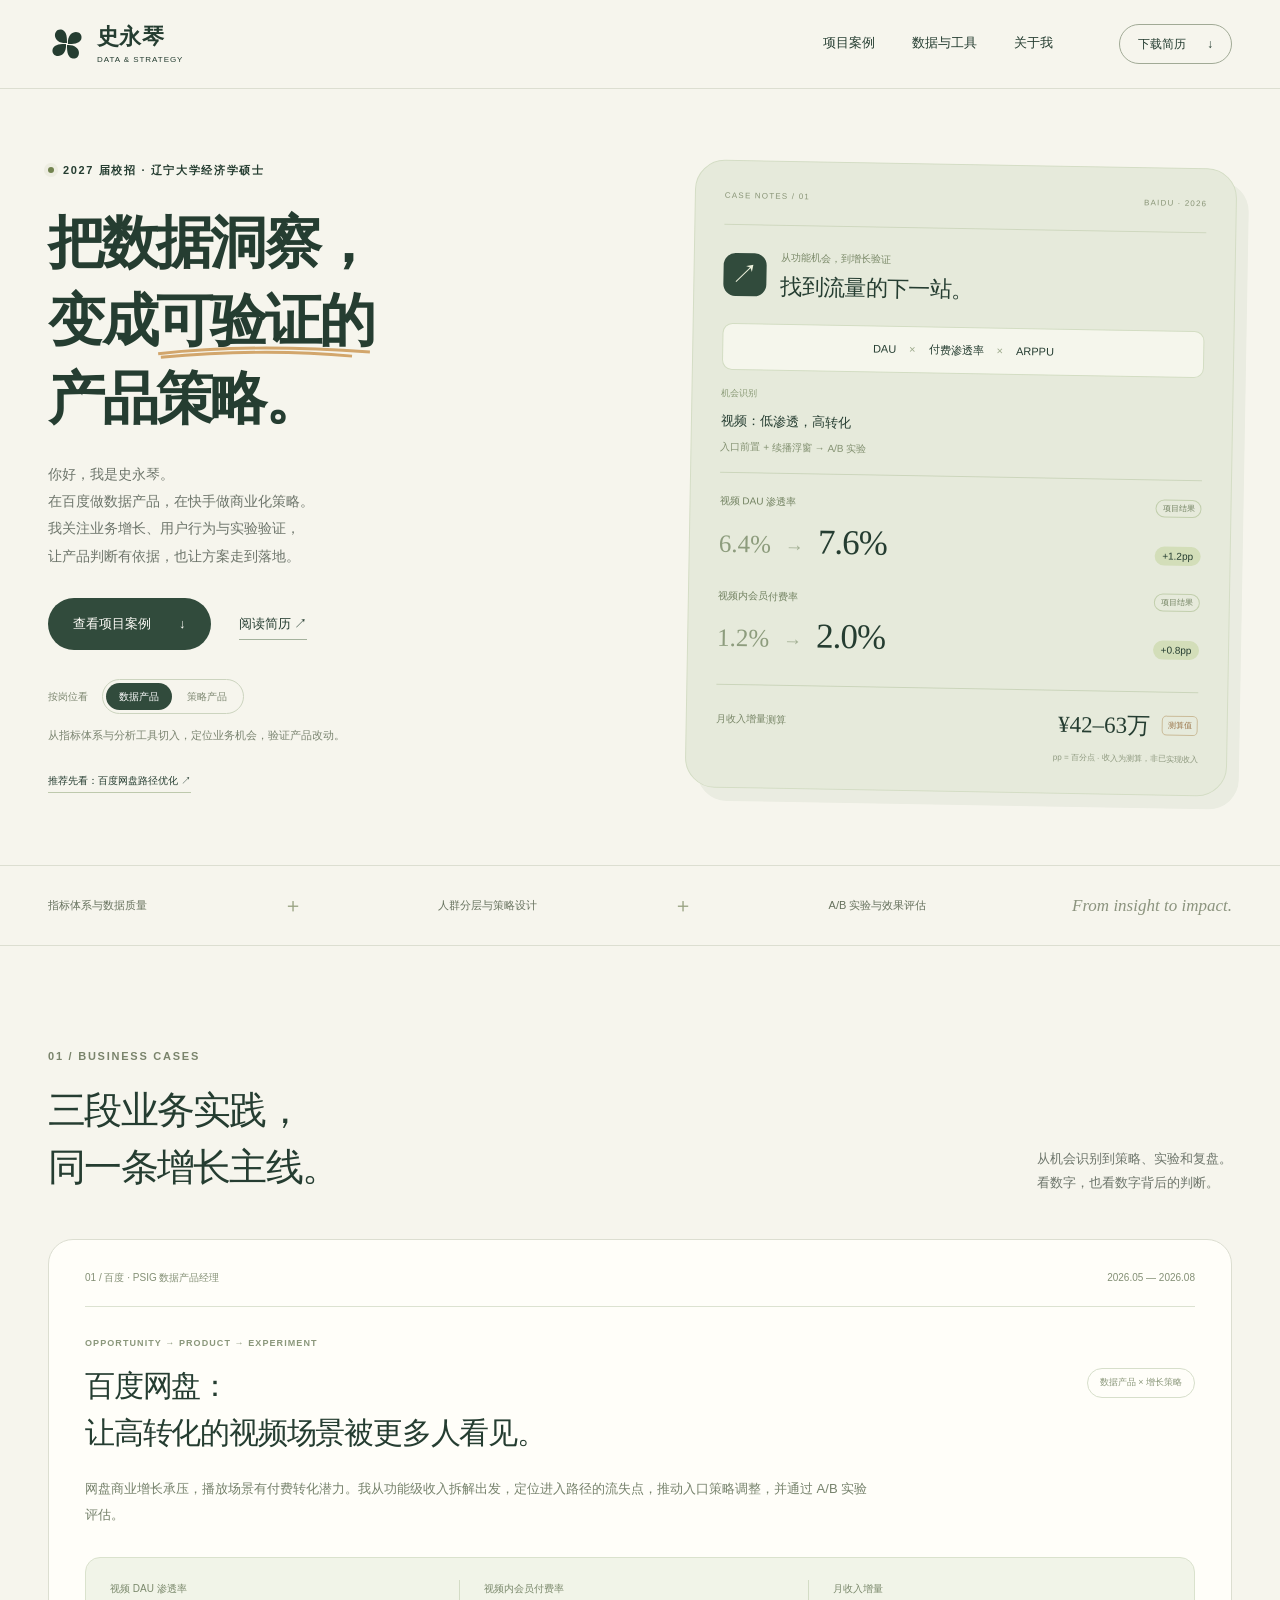
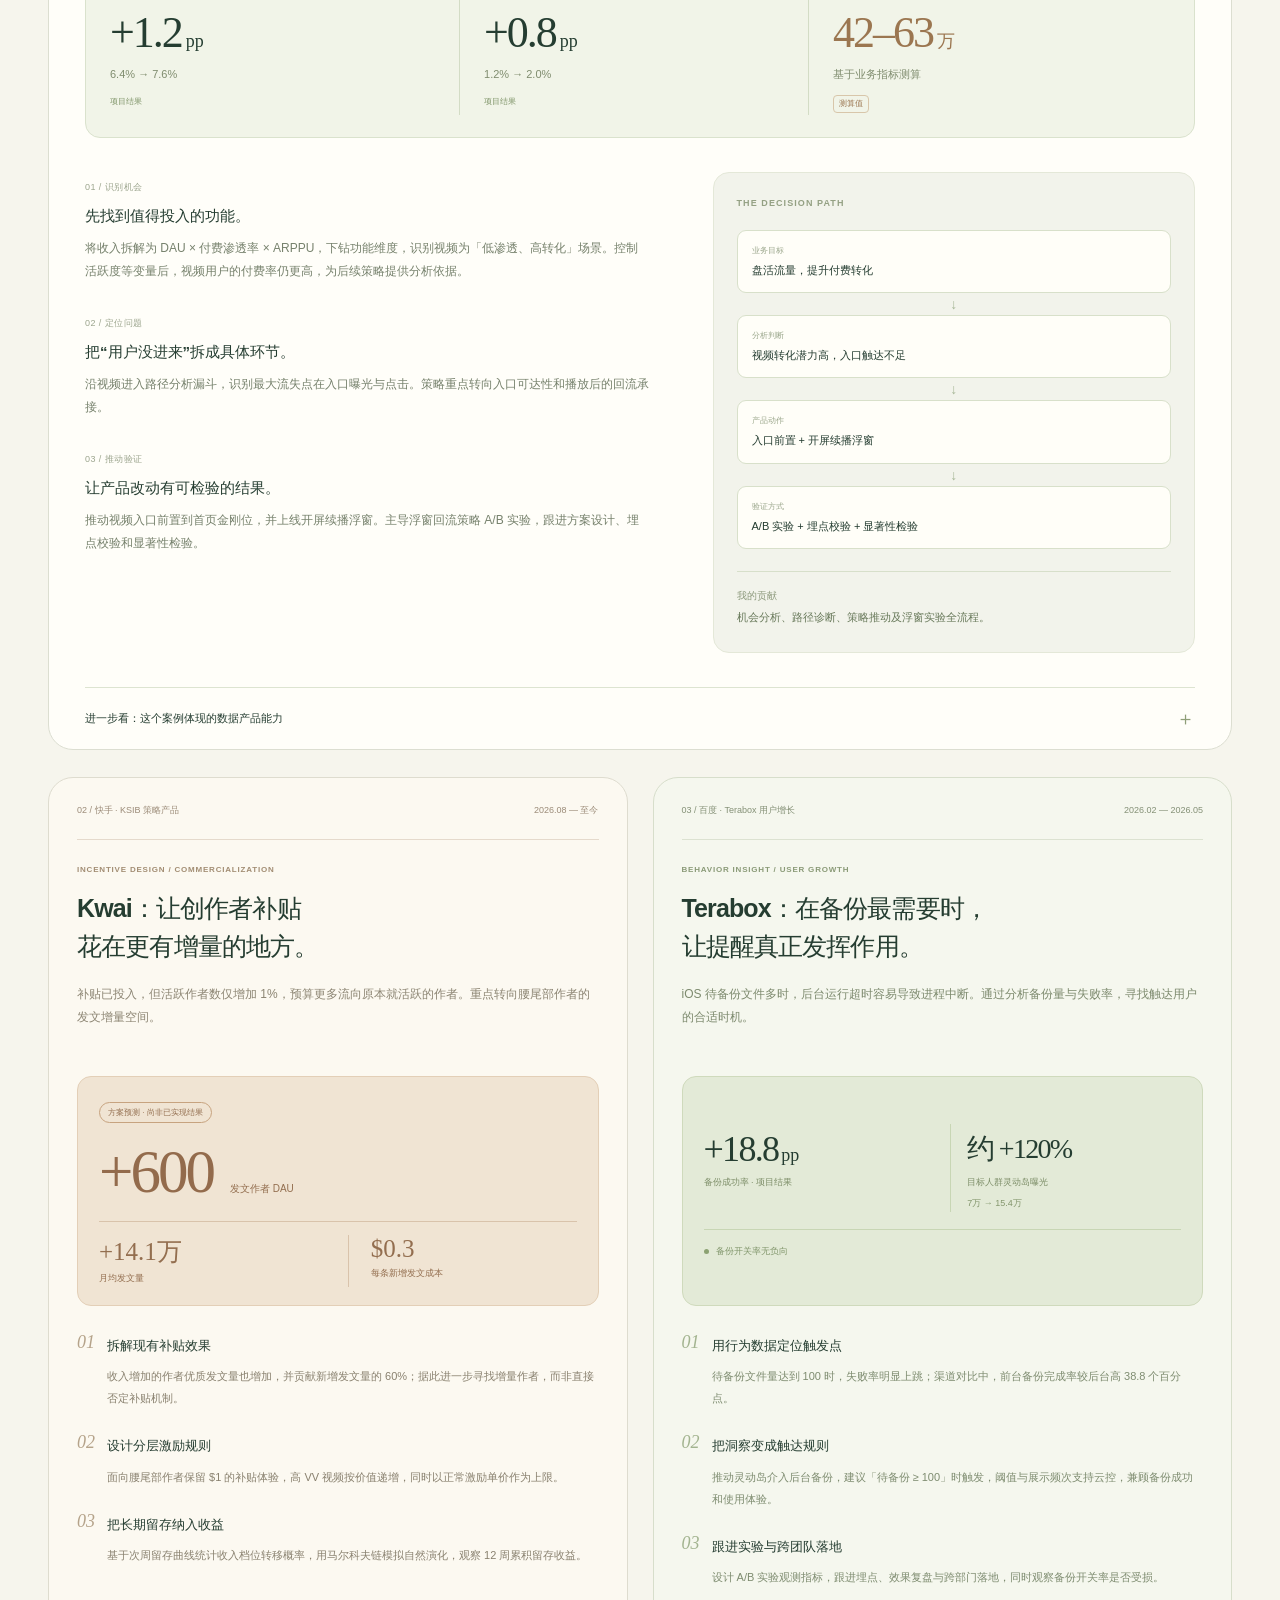
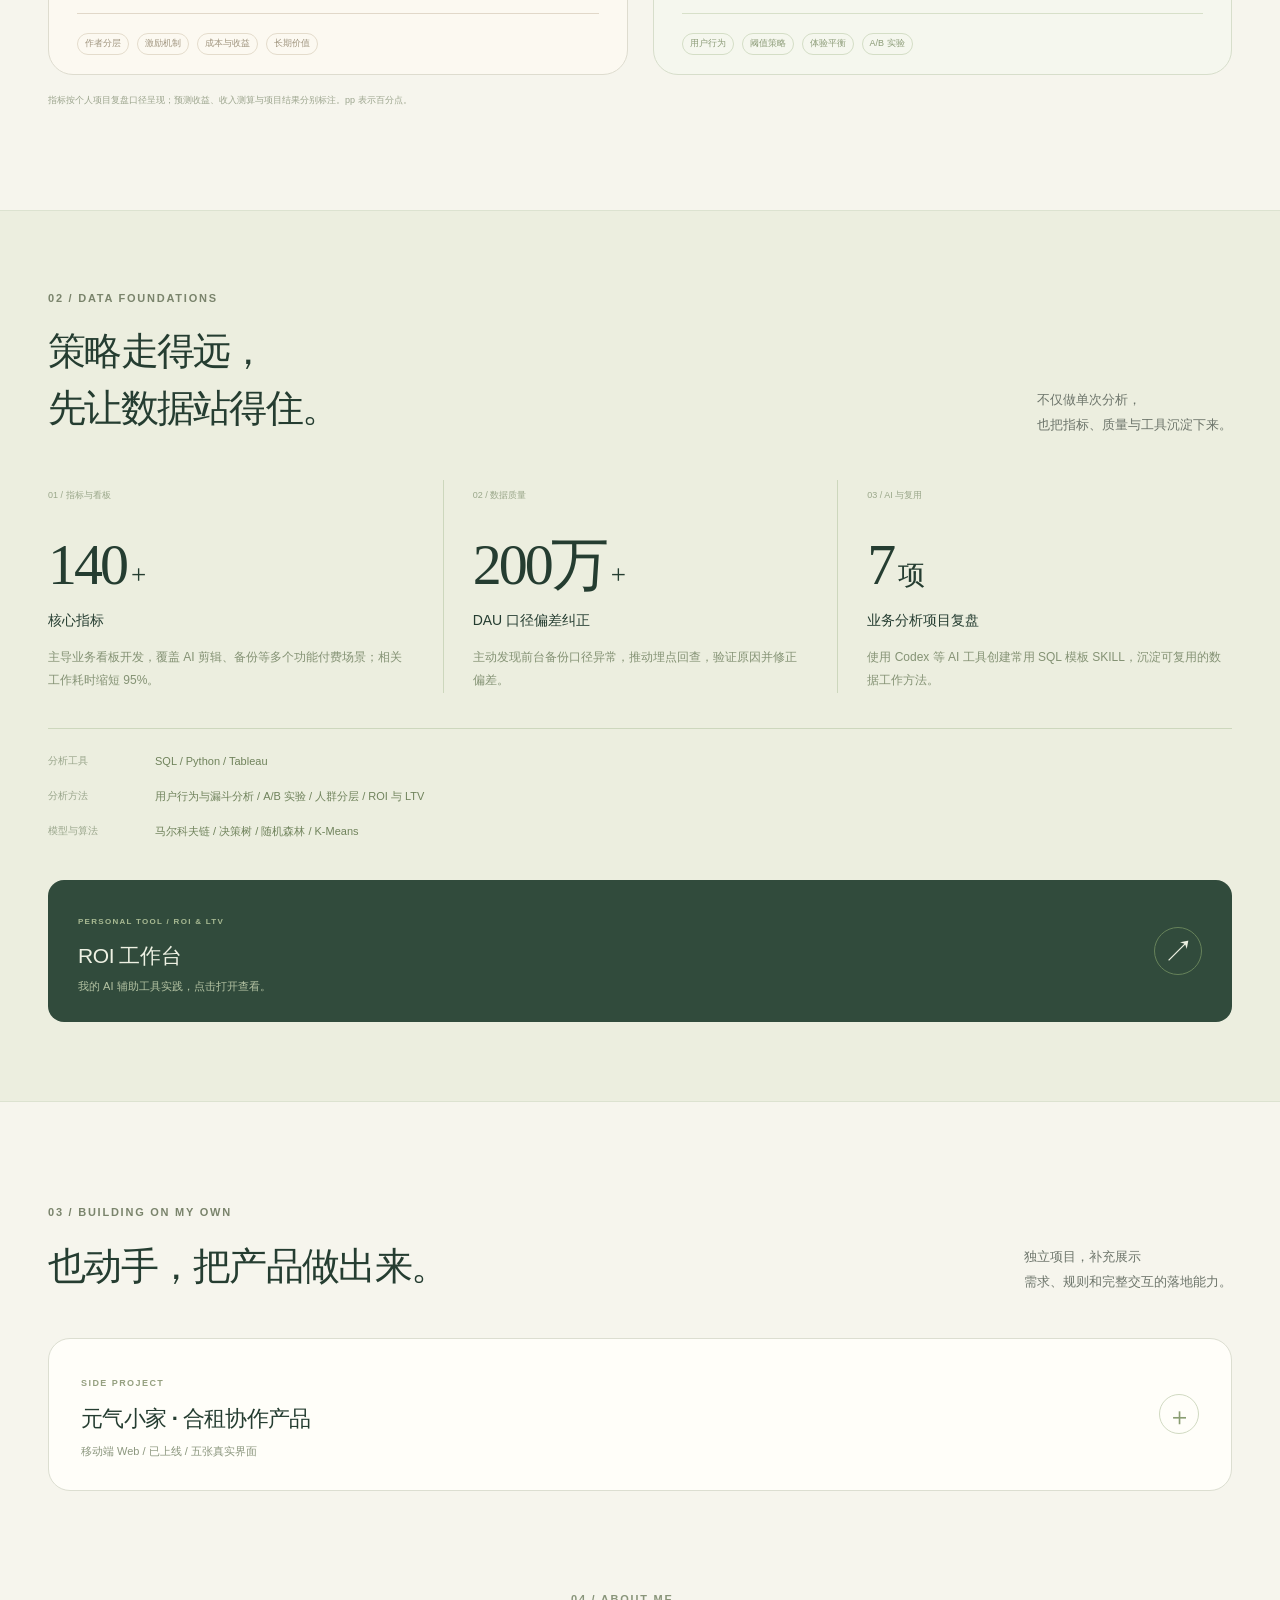
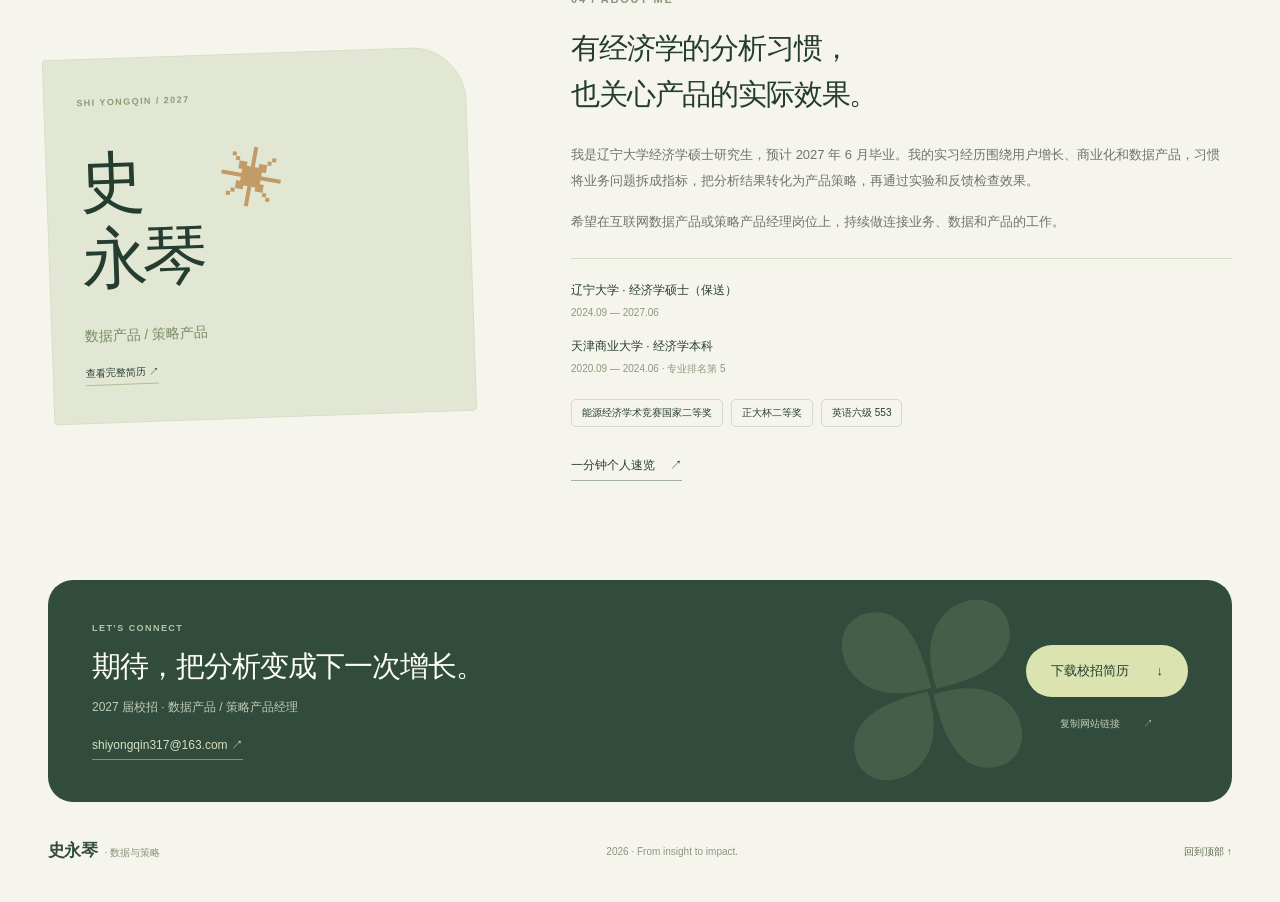
==== commit fbc0a937: "添加公开校招简历及网页预览与下载入口" ====
--- a/index.html
+++ b/index.html
@@ -8,9 +8,9 @@
 </head>
 <body>
 <a class="skip-link" href="#main">跳到主要内容</a>
-<header class="site-header"><div class="header-inner wrap"><a class="brand" href="#top" aria-label="史永琴，返回顶部"><svg class="brand-mark" viewBox="0 0 40 40" fill="currentColor" aria-hidden="true"><path d="M20 19C3 20 5 2 15 5c5 2 5 9 5 14ZM21 20C20 3 38 5 35 15c-2 5-9 5-14 5ZM20 21c17-1 15 17 5 14-5-2-5-9-5-14ZM19 20C20 37 2 35 5 25c2-5 9-5 14-5Z"/></svg><span>史永琴<span class="brand-sub">DATA &amp; STRATEGY</span></span></a><nav class="desktop-nav" aria-label="主导航"><a href="#work">项目案例</a><a href="#capabilities">数据与工具</a><a href="#about">关于我</a></nav><button class="button small outline header-action" data-summary>个人速览 <span aria-hidden="true">↗</span></button><button class="menu-toggle" aria-expanded="false" aria-controls="mobile-nav" aria-label="展开导航"><span></span><span></span></button></div><nav id="mobile-nav" class="mobile-nav" aria-label="手机导航" hidden><a href="#work">项目案例</a><a href="#capabilities">数据与工具</a><a href="#about">关于我</a><button data-summary>个人速览 ↗</button></nav></header>
+<header class="site-header"><div class="header-inner wrap"><a class="brand" href="#top" aria-label="史永琴，返回顶部"><svg class="brand-mark" viewBox="0 0 40 40" fill="currentColor" aria-hidden="true"><path d="M20 19C3 20 5 2 15 5c5 2 5 9 5 14ZM21 20C20 3 38 5 35 15c-2 5-9 5-14 5ZM20 21c17-1 15 17 5 14-5-2-5-9-5-14ZM19 20C20 37 2 35 5 25c2-5 9-5 14-5Z"/></svg><span>史永琴<span class="brand-sub">DATA &amp; STRATEGY</span></span></a><nav class="desktop-nav" aria-label="主导航"><a href="#work">项目案例</a><a href="#capabilities">数据与工具</a><a href="#about">关于我</a></nav><a class="button small outline header-action" href="assets/shiyongqin-resume.pdf" download="史永琴_数据策略产品_校招简历.pdf">下载简历 <span aria-hidden="true">↓</span></a><button class="menu-toggle" aria-expanded="false" aria-controls="mobile-nav" aria-label="展开导航"><span></span><span></span></button></div><nav id="mobile-nav" class="mobile-nav" aria-label="手机导航" hidden><a href="#work">项目案例</a><a href="#capabilities">数据与工具</a><a href="#about">关于我</a><a href="assets/shiyongqin-resume.pdf" download="史永琴_数据策略产品_校招简历.pdf">下载简历 ↓</a></nav></header>
 <main id="main">
-<section class="hero career-hero wrap" id="top" aria-labelledby="hero-title"><div class="hero-copy"><p class="eyebrow"><span class="status-dot"></span> 2027 届校招 · 辽宁大学经济学硕士</p><h1 id="hero-title">把数据洞察，<br>变成<span class="underlined">可验证的<svg viewBox="0 0 400 24" preserveAspectRatio="none" aria-hidden="true"><path d="M4 15Q172-3 395 12M9 21Q198 5 362 19"/></svg></span><br>产品策略。</h1><p class="hero-description">你好，我是史永琴。<br>在百度做数据产品，在快手做商业化策略。<br>我关注业务增长、用户行为与实验验证，<br>让产品判断有依据，也让方案走到落地。</p><div class="hero-actions"><a class="button primary" href="#work">查看项目案例 <span aria-hidden="true">↓</span></a><button class="text-link" data-summary>个人经历速览 ↗</button></div><div class="role-selector" aria-label="按求职方向查看"><span>按岗位看</span><div class="role-buttons"><button data-role="data" aria-pressed="true">数据产品</button><button data-role="strategy" aria-pressed="false">策略产品</button></div></div><div class="role-focus" aria-live="polite"><p id="role-description">从指标体系与分析工具切入，定位业务机会，验证产品改动。</p><a id="role-case-link" href="#baidu">推荐先看：百度网盘路径优化 ↗</a></div></div>
+<section class="hero career-hero wrap" id="top" aria-labelledby="hero-title"><div class="hero-copy"><p class="eyebrow"><span class="status-dot"></span> 2027 届校招 · 辽宁大学经济学硕士</p><h1 id="hero-title">把数据洞察，<br>变成<span class="underlined">可验证的<svg viewBox="0 0 400 24" preserveAspectRatio="none" aria-hidden="true"><path d="M4 15Q172-3 395 12M9 21Q198 5 362 19"/></svg></span><br>产品策略。</h1><p class="hero-description">你好，我是史永琴。<br>在百度做数据产品，在快手做商业化策略。<br>我关注业务增长、用户行为与实验验证，<br>让产品判断有依据，也让方案走到落地。</p><div class="hero-actions"><a class="button primary" href="#work">查看项目案例 <span aria-hidden="true">↓</span></a><a class="text-link" href="assets/shiyongqin-resume.pdf" target="_blank" rel="noopener">阅读简历 ↗</a></div><div class="role-selector" aria-label="按求职方向查看"><span>按岗位看</span><div class="role-buttons"><button data-role="data" aria-pressed="true">数据产品</button><button data-role="strategy" aria-pressed="false">策略产品</button></div></div><div class="role-focus" aria-live="polite"><p id="role-description">从指标体系与分析工具切入，定位业务机会，验证产品改动。</p><a id="role-case-link" href="#baidu">推荐先看：百度网盘路径优化 ↗</a></div></div>
 <aside class="insight-board" aria-label="百度网盘案例成果速览"><div class="board-topline"><span>CASE NOTES / 01</span><span>BAIDU · 2026</span></div><div class="board-title"><span class="board-icon" aria-hidden="true">↗</span><div><p>从功能机会，到增长验证</p><h2>找到流量的下一站。</h2></div></div><div class="formula"><span>DAU</span><i>×</i><span>付费渗透率</span><i>×</i><span>ARPPU</span></div><div class="board-finding"><span>机会识别</span><strong>视频：低渗透，高转化</strong><p>入口前置 + 续播浮窗 → A/B 实验</p></div><div class="board-metric"><div><span>视频 DAU 渗透率</span><small>项目结果</small></div><p><span>6.4%</span><i>→</i><strong>7.6%</strong><em>+1.2pp</em></p></div><div class="board-metric"><div><span>视频内会员付费率</span><small>项目结果</small></div><p><span>1.2%</span><i>→</i><strong>2.0%</strong><em>+0.8pp</em></p></div><div class="board-bottom"><span>月收入增量测算</span><strong>¥42–63万</strong><small>测算值</small></div><p class="board-footnote">pp = 百分点 · 收入为测算，非已实现收入</p></aside></section>
 <div class="intro-strip career-strip"><div class="wrap"><span>指标体系与数据质量</span><span class="strip-plus" aria-hidden="true">＋</span><span>人群分层与策略设计</span><span class="strip-plus" aria-hidden="true">＋</span><span>A/B 实验与效果评估</span><span class="strip-signature">From insight to impact.</span></div></div>
 <section class="work-section wrap section-space" id="work" aria-labelledby="work-title"><div class="section-heading"><div><p class="eyebrow">01 / BUSINESS CASES</p><h2 id="work-title">三段业务实践，<br>同一条增长主线。</h2></div><p class="section-note">从机会识别到策略、实验和复盘。<br>看数字，也看数字背后的判断。</p></div>
@@ -43,10 +43,10 @@
         <details class="case-details"><summary>展开项目思考与迭代复盘 <span aria-hidden="true">＋</span></summary><div class="detail-content"><div><h4>从日常摩擦找到切入点</h4><p>谁垫了水电费、今天轮到谁打扫、纸巾还剩多少，都是单次很小、反复发生的问题。产品围绕「看见状态 → 采取行动 → 留下记录」组织信息，减少靠记忆和催促维持协作。</p></div><div><h4>让产品能被顺利使用</h4><p>迭代中处理过邮箱验证码登录、页面空白和任务点击反馈等问题，并统一了移动端间距、状态色、图标和文案。先保证关键路径清晰、可用，再逐步完善视觉表达。</p></div><div><h4>下一步如何验证</h4><p>用多人真实任务测试，观察费用确认是否清楚、家务完成反馈是否减少催促、库存提醒是否打扰。这些是待验证的设计假设，当前不将它们写成用户增长或效率提升的结果。</p></div></div></details>
       </article>
 </div></details></section>
-<section class="about-section career-about wrap section-space" id="about" aria-labelledby="about-title"><div class="profile-card"><span class="eyebrow">SHI YONGQIN / 2027</span><div class="profile-name">史<br>永琴<span aria-hidden="true">✳</span></div><p>数据产品 / 策略产品</p><button class="text-link" data-summary>查看个人经历 ↗</button></div><div class="about-copy"><p class="eyebrow">04 / ABOUT ME</p><h2 id="about-title">有经济学的分析习惯，<br>也关心产品的实际效果。</h2><p>我是辽宁大学经济学硕士研究生，预计 2027 年 6 月毕业。我的实习经历围绕用户增长、商业化和数据产品，习惯将业务问题拆成指标，把分析结果转化为产品策略，再通过实验和反馈检查效果。</p><p>希望在互联网数据产品或策略产品经理岗位上，持续做连接业务、数据和产品的工作。</p><div class="education-list"><div><strong>辽宁大学 · 经济学硕士（保送）</strong><span>2024.09 — 2027.06</span></div><div><strong>天津商业大学 · 经济学本科</strong><span>2020.09 — 2024.06 · 专业排名第 5</span></div></div><div class="about-skills"><span>能源经济学术竞赛国家二等奖</span><span>正大杯二等奖</span><span>英语六级 553</span></div><button class="text-link" data-summary>一分钟个人速览 <span aria-hidden="true">↗</span></button></div></section>
-<section class="closing-section wrap" aria-labelledby="closing-title"><div><p class="eyebrow">LET’S CONNECT</p><h2 id="closing-title">期待，把分析变成下一次增长。</h2><p>2027 届校招 · 数据产品 / 策略产品经理</p><a class="contact-email" href="mailto:shiyongqin317@163.com">shiyongqin317@163.com ↗</a></div><div class="closing-actions"><button class="button light" data-summary>个人经历速览 <span aria-hidden="true">↗</span></button><button class="copy-link" id="copy-link">复制网站链接 <span aria-hidden="true">↗</span></button></div><svg class="closing-flower" viewBox="0 0 100 100" fill="currentColor" aria-hidden="true"><path d="M50 49C7 51 12 5 37 13c13 5 13 23 13 36ZM52 50C49 7 95 12 87 37c-5 13-23 13-35 13ZM50 52c43-3 38 43 13 35-13-5-13-23-13-35ZM48 50c3 43-43 38-35 13 5-13 23-13 35-13Z"/></svg></section>
+<section class="about-section career-about wrap section-space" id="about" aria-labelledby="about-title"><div class="profile-card"><span class="eyebrow">SHI YONGQIN / 2027</span><div class="profile-name">史<br>永琴<span aria-hidden="true">✳</span></div><p>数据产品 / 策略产品</p><a href="assets/shiyongqin-resume.pdf" target="_blank" rel="noopener">查看完整简历 ↗</a></div><div class="about-copy"><p class="eyebrow">04 / ABOUT ME</p><h2 id="about-title">有经济学的分析习惯，<br>也关心产品的实际效果。</h2><p>我是辽宁大学经济学硕士研究生，预计 2027 年 6 月毕业。我的实习经历围绕用户增长、商业化和数据产品，习惯将业务问题拆成指标，把分析结果转化为产品策略，再通过实验和反馈检查效果。</p><p>希望在互联网数据产品或策略产品经理岗位上，持续做连接业务、数据和产品的工作。</p><div class="education-list"><div><strong>辽宁大学 · 经济学硕士（保送）</strong><span>2024.09 — 2027.06</span></div><div><strong>天津商业大学 · 经济学本科</strong><span>2020.09 — 2024.06 · 专业排名第 5</span></div></div><div class="about-skills"><span>能源经济学术竞赛国家二等奖</span><span>正大杯二等奖</span><span>英语六级 553</span></div><button class="text-link" data-summary>一分钟个人速览 <span aria-hidden="true">↗</span></button></div></section>
+<section class="closing-section wrap" aria-labelledby="closing-title"><div><p class="eyebrow">LET’S CONNECT</p><h2 id="closing-title">期待，把分析变成下一次增长。</h2><p>2027 届校招 · 数据产品 / 策略产品经理</p><a class="contact-email" href="mailto:shiyongqin317@163.com">shiyongqin317@163.com ↗</a></div><div class="closing-actions"><a class="button light" href="assets/shiyongqin-resume.pdf" download="史永琴_数据策略产品_校招简历.pdf">下载校招简历 <span aria-hidden="true">↓</span></a><button class="copy-link" id="copy-link">复制网站链接 <span aria-hidden="true">↗</span></button></div><svg class="closing-flower" viewBox="0 0 100 100" fill="currentColor" aria-hidden="true"><path d="M50 49C7 51 12 5 37 13c13 5 13 23 13 36ZM52 50C49 7 95 12 87 37c-5 13-23 13-35 13ZM50 52c43-3 38 43 13 35-13-5-13-23-13-35ZM48 50c3 43-43 38-35 13 5-13 23-13 35-13Z"/></svg></section>
 </main><footer class="wrap"><a class="footer-brand" href="#top">史永琴 <span>· 数据与策略</span></a><span>2026 · From insight to impact.</span><a href="#top">回到顶部 ↑</a></footer>
-<dialog id="summary-dialog" class="summary-dialog" aria-labelledby="summary-title"><button class="dialog-close" data-close aria-label="关闭个人速览">×</button><p class="eyebrow">THE ONE-MINUTE VERSION</p><h2 id="summary-title">史永琴 · 2027 届校招</h2><p class="summary-intro">辽宁大学经济学硕士 · 数据产品 / 策略产品经理</p><div class="summary-row"><span>01</span><div><h3>百度网盘 · 数据产品</h3><p>功能级机会分析、路径优化与 A/B 实验。视频 DAU 渗透率 +1.2pp，视频内会员付费率 +0.8pp。</p></div></div><div class="summary-row"><span>02</span><div><h3>快手 Kwai · 商业化策略</h3><p>作者分层、补贴规则和长期留存收益预测。方案预测发文作者 DAU +600，月均发文 +14.1 万。</p></div></div><div class="summary-row"><span>03</span><div><h3>Terabox · 用户增长</h3><p>围绕 iOS 备份设计阈值触达策略，跟进实验与落地。备份成功率提升 18.8pp。</p></div></div></dialog>
+<dialog id="summary-dialog" class="summary-dialog" aria-labelledby="summary-title"><button class="dialog-close" data-close aria-label="关闭个人速览">×</button><p class="eyebrow">THE ONE-MINUTE VERSION</p><h2 id="summary-title">史永琴 · 2027 届校招</h2><p class="summary-intro">辽宁大学经济学硕士 · 数据产品 / 策略产品经理</p><div class="summary-row"><span>01</span><div><h3>百度网盘 · 数据产品</h3><p>功能级机会分析、路径优化与 A/B 实验。视频 DAU 渗透率 +1.2pp，视频内会员付费率 +0.8pp。</p></div></div><div class="summary-row"><span>02</span><div><h3>快手 Kwai · 商业化策略</h3><p>作者分层、补贴规则和长期留存收益预测。方案预测发文作者 DAU +600，月均发文 +14.1 万。</p></div></div><div class="summary-row"><span>03</span><div><h3>Terabox · 用户增长</h3><p>围绕 iOS 备份设计阈值触达策略，跟进实验与落地。备份成功率提升 18.8pp。</p></div></div><a class="button primary" href="assets/shiyongqin-resume.pdf" target="_blank" rel="noopener">阅读完整校招简历 ↗</a></dialog>
   <dialog id="image-dialog" class="image-dialog" aria-labelledby="image-dialog-title"><div class="image-dialog-header"><h2 id="image-dialog-title">首页 · 真实产品界面</h2><button class="dialog-close" data-close aria-label="关闭放大界面">×</button></div><div class="image-dialog-body"><img id="zoom-image" src="assets/home.webp" alt="元气小家首页放大图" width="930" height="1828"></div></dialog>
 <div class="toast" role="status" aria-live="polite" hidden></div>
 </body></html>
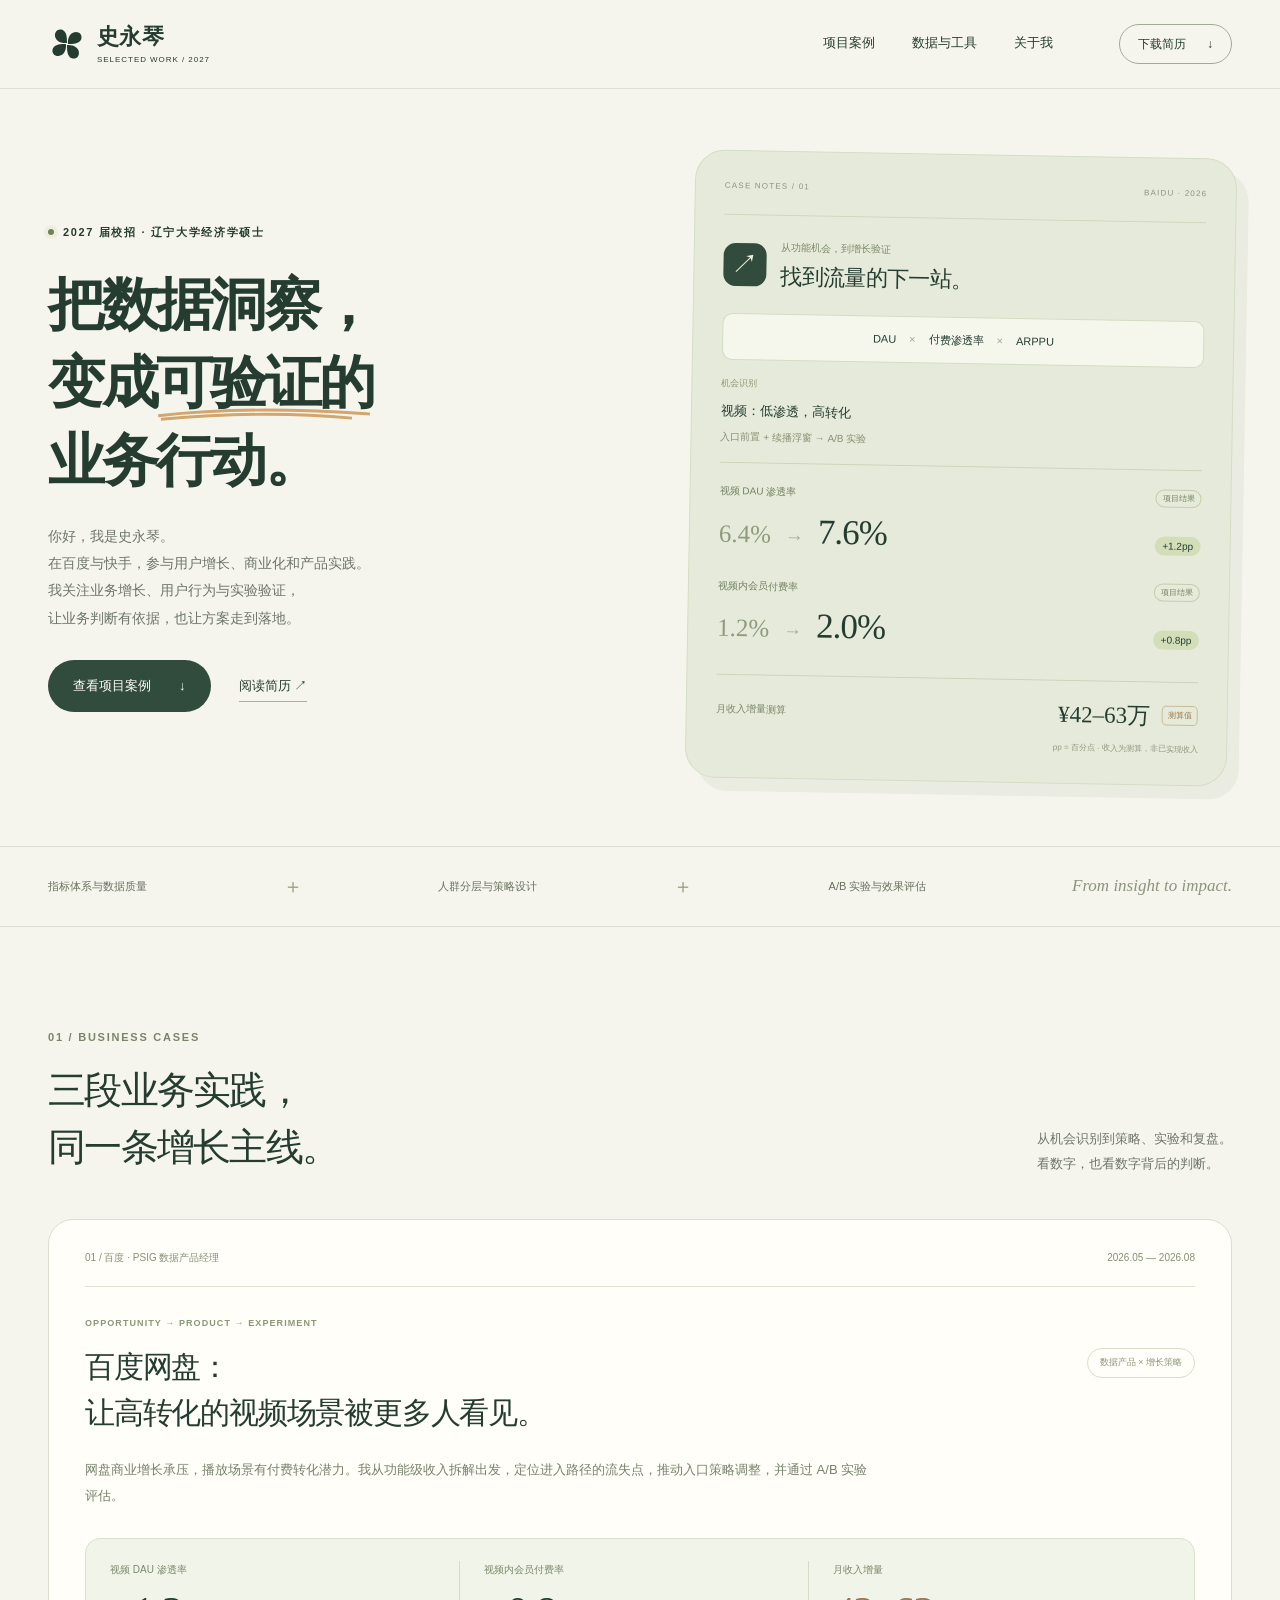
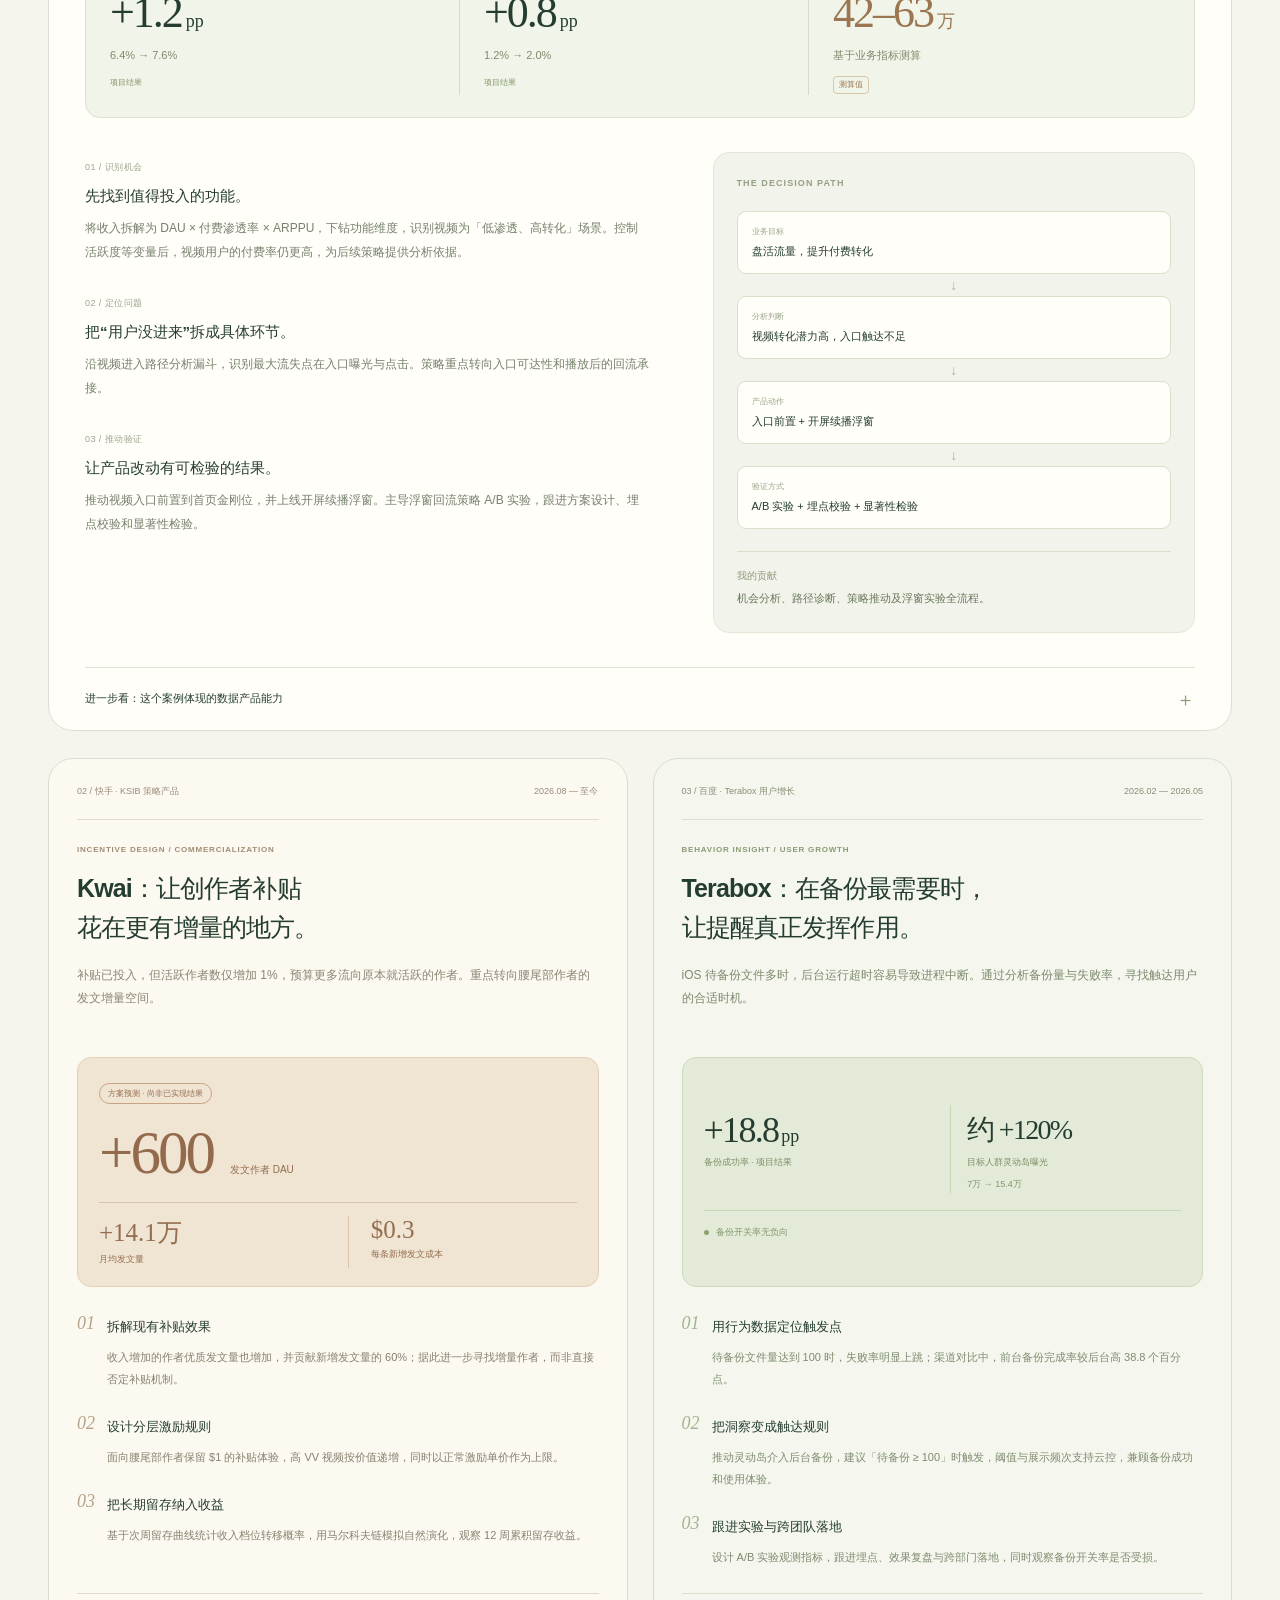
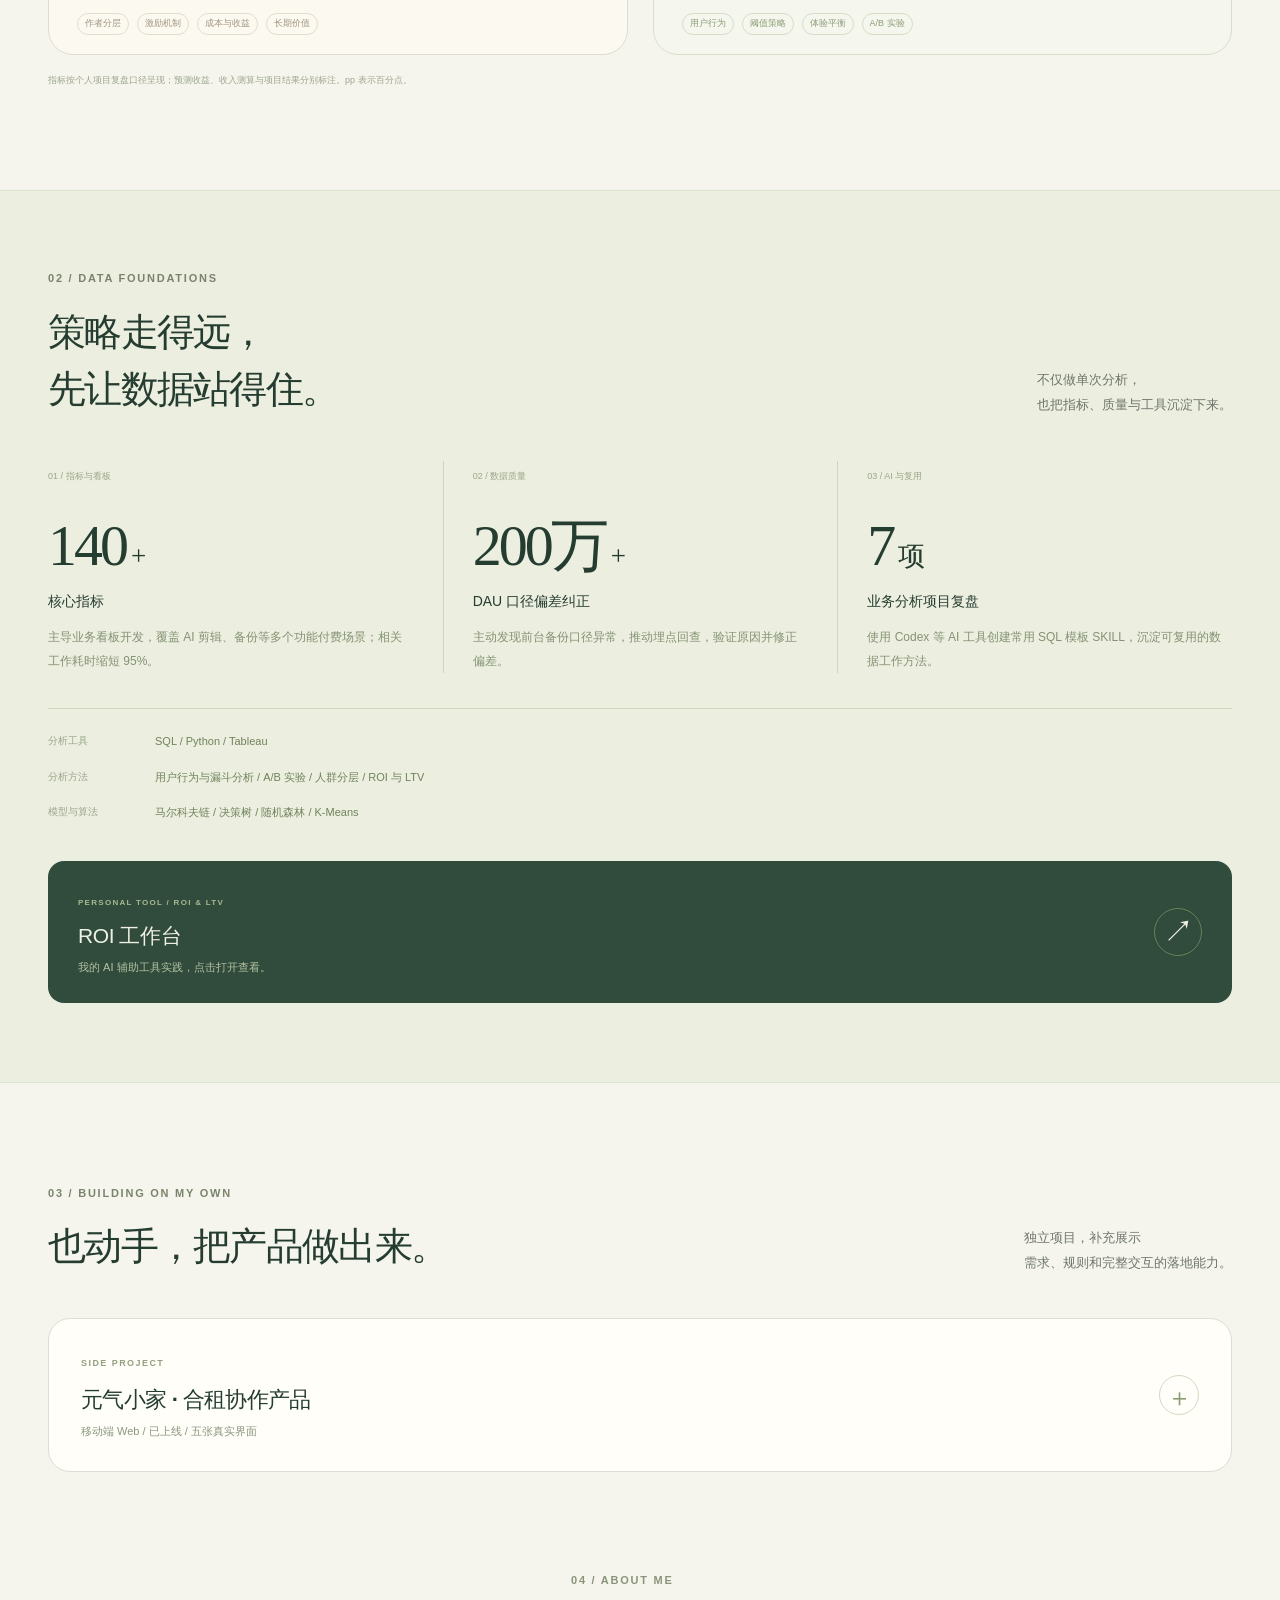
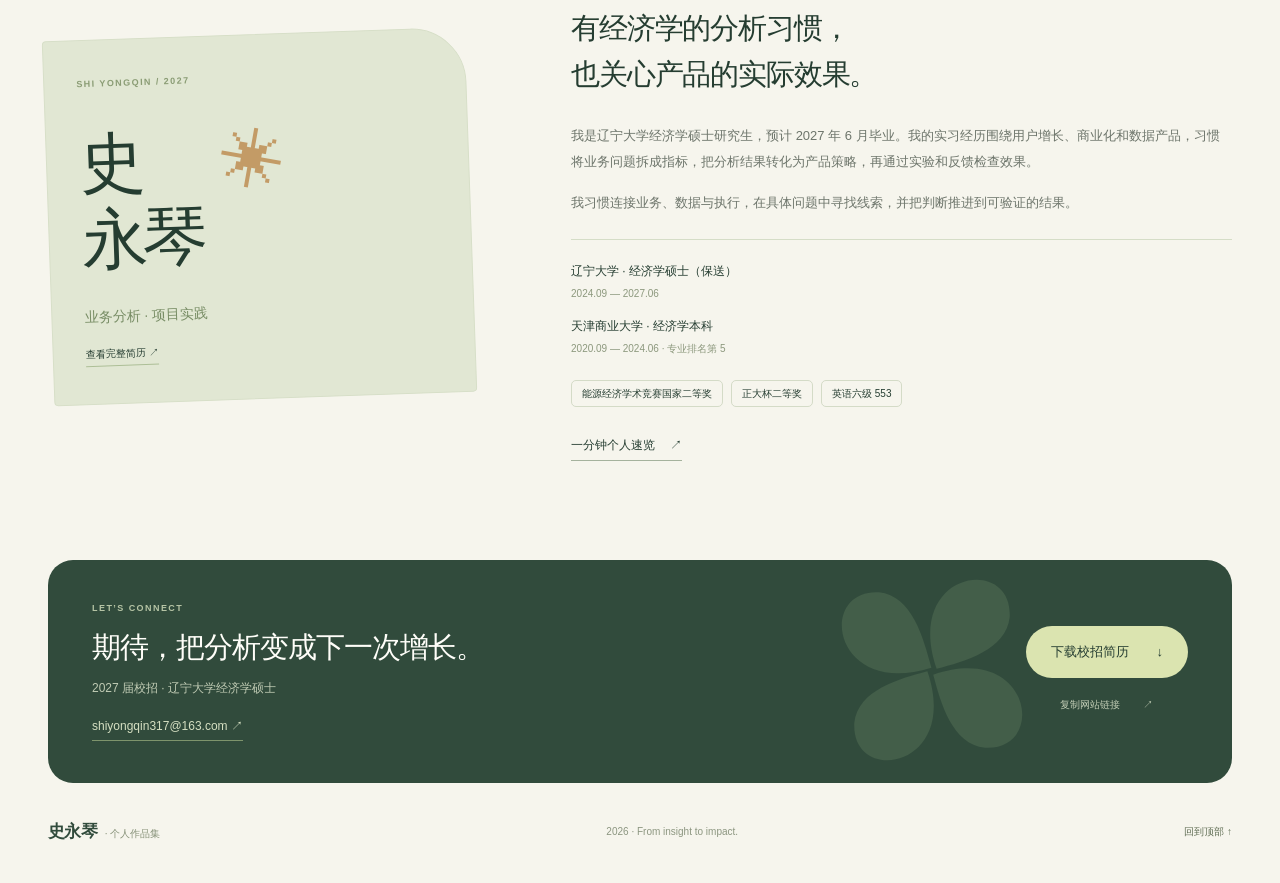
==== commit 5d42442e: "移除个人作品集的意向岗位与岗位切换文案，保留实际经历及数据分析站定位" ====
--- a/index.html
+++ b/index.html
@@ -2,15 +2,15 @@
 <html lang="zh-CN">
 <head>
 <meta charset="utf-8"><meta name="viewport" content="width=device-width, initial-scale=1"><meta name="theme-color" content="#f6f5ed">
-<meta name="description" content="史永琴，辽宁大学经济学硕士，2027届校招。聚焦互联网数据产品与策略产品，展示百度网盘、快手Kwai与Terabox的指标分析、策略设计和A/B实验实践。">
-<meta property="og:title" content="史永琴 · 数据产品 / 策略产品"><meta property="og:description" content="把数据洞察，变成可验证的产品策略。2027届校招作品集。"><meta property="og:type" content="website"><meta property="og:url" content="https://shiyongqin.github.io/portfolio/">
-<title>史永琴 · 数据产品 / 策略产品</title><link rel="icon" href="assets/favicon.svg" type="image/svg+xml"><link rel="stylesheet" href="styles.css"><link rel="stylesheet" href="career.css"><script src="app.js" defer></script>
+<meta name="description" content="史永琴，辽宁大学经济学硕士，2027届校招。展示百度网盘、快手Kwai与Terabox的业务分析、项目实践及独立产品作品。">
+<meta property="og:title" content="史永琴 · 个人作品集"><meta property="og:description" content="从数据洞察到业务实践，记录分析判断、项目推进与验证的过程。2027届个人作品集。"><meta property="og:type" content="website"><meta property="og:url" content="https://shiyongqin.github.io/portfolio/">
+<title>史永琴 · 个人作品集</title><link rel="icon" href="assets/favicon.svg" type="image/svg+xml"><link rel="stylesheet" href="styles.css"><link rel="stylesheet" href="career.css"><script src="app.js" defer></script>
 </head>
 <body>
 <a class="skip-link" href="#main">跳到主要内容</a>
-<header class="site-header"><div class="header-inner wrap"><a class="brand" href="#top" aria-label="史永琴，返回顶部"><svg class="brand-mark" viewBox="0 0 40 40" fill="currentColor" aria-hidden="true"><path d="M20 19C3 20 5 2 15 5c5 2 5 9 5 14ZM21 20C20 3 38 5 35 15c-2 5-9 5-14 5ZM20 21c17-1 15 17 5 14-5-2-5-9-5-14ZM19 20C20 37 2 35 5 25c2-5 9-5 14-5Z"/></svg><span>史永琴<span class="brand-sub">DATA &amp; STRATEGY</span></span></a><nav class="desktop-nav" aria-label="主导航"><a href="#work">项目案例</a><a href="#capabilities">数据与工具</a><a href="#about">关于我</a></nav><a class="button small outline header-action" href="assets/shiyongqin-resume.pdf" download="史永琴_数据策略产品_校招简历.pdf">下载简历 <span aria-hidden="true">↓</span></a><button class="menu-toggle" aria-expanded="false" aria-controls="mobile-nav" aria-label="展开导航"><span></span><span></span></button></div><nav id="mobile-nav" class="mobile-nav" aria-label="手机导航" hidden><a href="#work">项目案例</a><a href="#capabilities">数据与工具</a><a href="#about">关于我</a><a href="assets/shiyongqin-resume.pdf" download="史永琴_数据策略产品_校招简历.pdf">下载简历 ↓</a></nav></header>
+<header class="site-header"><div class="header-inner wrap"><a class="brand" href="#top" aria-label="史永琴，返回顶部"><svg class="brand-mark" viewBox="0 0 40 40" fill="currentColor" aria-hidden="true"><path d="M20 19C3 20 5 2 15 5c5 2 5 9 5 14ZM21 20C20 3 38 5 35 15c-2 5-9 5-14 5ZM20 21c17-1 15 17 5 14-5-2-5-9-5-14ZM19 20C20 37 2 35 5 25c2-5 9-5 14-5Z"/></svg><span>史永琴<span class="brand-sub">SELECTED WORK / 2027</span></span></a><nav class="desktop-nav" aria-label="主导航"><a href="#work">项目案例</a><a href="#capabilities">数据与工具</a><a href="#about">关于我</a></nav><a class="button small outline header-action" href="assets/shiyongqin-resume.pdf" download="史永琴_校招简历.pdf">下载简历 <span aria-hidden="true">↓</span></a><button class="menu-toggle" aria-expanded="false" aria-controls="mobile-nav" aria-label="展开导航"><span></span><span></span></button></div><nav id="mobile-nav" class="mobile-nav" aria-label="手机导航" hidden><a href="#work">项目案例</a><a href="#capabilities">数据与工具</a><a href="#about">关于我</a><a href="assets/shiyongqin-resume.pdf" download="史永琴_校招简历.pdf">下载简历 ↓</a></nav></header>
 <main id="main">
-<section class="hero career-hero wrap" id="top" aria-labelledby="hero-title"><div class="hero-copy"><p class="eyebrow"><span class="status-dot"></span> 2027 届校招 · 辽宁大学经济学硕士</p><h1 id="hero-title">把数据洞察，<br>变成<span class="underlined">可验证的<svg viewBox="0 0 400 24" preserveAspectRatio="none" aria-hidden="true"><path d="M4 15Q172-3 395 12M9 21Q198 5 362 19"/></svg></span><br>产品策略。</h1><p class="hero-description">你好，我是史永琴。<br>在百度做数据产品，在快手做商业化策略。<br>我关注业务增长、用户行为与实验验证，<br>让产品判断有依据，也让方案走到落地。</p><div class="hero-actions"><a class="button primary" href="#work">查看项目案例 <span aria-hidden="true">↓</span></a><a class="text-link" href="assets/shiyongqin-resume.pdf" target="_blank" rel="noopener">阅读简历 ↗</a></div><div class="role-selector" aria-label="按求职方向查看"><span>按岗位看</span><div class="role-buttons"><button data-role="data" aria-pressed="true">数据产品</button><button data-role="strategy" aria-pressed="false">策略产品</button></div></div><div class="role-focus" aria-live="polite"><p id="role-description">从指标体系与分析工具切入，定位业务机会，验证产品改动。</p><a id="role-case-link" href="#baidu">推荐先看：百度网盘路径优化 ↗</a></div></div>
+<section class="hero career-hero wrap" id="top" aria-labelledby="hero-title"><div class="hero-copy"><p class="eyebrow"><span class="status-dot"></span> 2027 届校招 · 辽宁大学经济学硕士</p><h1 id="hero-title">把数据洞察，<br>变成<span class="underlined">可验证的<svg viewBox="0 0 400 24" preserveAspectRatio="none" aria-hidden="true"><path d="M4 15Q172-3 395 12M9 21Q198 5 362 19"/></svg></span><br>业务行动。</h1><p class="hero-description">你好，我是史永琴。<br>在百度与快手，参与用户增长、商业化和产品实践。<br>我关注业务增长、用户行为与实验验证，<br>让业务判断有依据，也让方案走到落地。</p><div class="hero-actions"><a class="button primary" href="#work">查看项目案例 <span aria-hidden="true">↓</span></a><a class="text-link" href="assets/shiyongqin-resume.pdf" target="_blank" rel="noopener">阅读简历 ↗</a></div></div>
 <aside class="insight-board" aria-label="百度网盘案例成果速览"><div class="board-topline"><span>CASE NOTES / 01</span><span>BAIDU · 2026</span></div><div class="board-title"><span class="board-icon" aria-hidden="true">↗</span><div><p>从功能机会，到增长验证</p><h2>找到流量的下一站。</h2></div></div><div class="formula"><span>DAU</span><i>×</i><span>付费渗透率</span><i>×</i><span>ARPPU</span></div><div class="board-finding"><span>机会识别</span><strong>视频：低渗透，高转化</strong><p>入口前置 + 续播浮窗 → A/B 实验</p></div><div class="board-metric"><div><span>视频 DAU 渗透率</span><small>项目结果</small></div><p><span>6.4%</span><i>→</i><strong>7.6%</strong><em>+1.2pp</em></p></div><div class="board-metric"><div><span>视频内会员付费率</span><small>项目结果</small></div><p><span>1.2%</span><i>→</i><strong>2.0%</strong><em>+0.8pp</em></p></div><div class="board-bottom"><span>月收入增量测算</span><strong>¥42–63万</strong><small>测算值</small></div><p class="board-footnote">pp = 百分点 · 收入为测算，非已实现收入</p></aside></section>
 <div class="intro-strip career-strip"><div class="wrap"><span>指标体系与数据质量</span><span class="strip-plus" aria-hidden="true">＋</span><span>人群分层与策略设计</span><span class="strip-plus" aria-hidden="true">＋</span><span>A/B 实验与效果评估</span><span class="strip-signature">From insight to impact.</span></div></div>
 <section class="work-section wrap section-space" id="work" aria-labelledby="work-title"><div class="section-heading"><div><p class="eyebrow">01 / BUSINESS CASES</p><h2 id="work-title">三段业务实践，<br>同一条增长主线。</h2></div><p class="section-note">从机会识别到策略、实验和复盘。<br>看数字，也看数字背后的判断。</p></div>
@@ -43,10 +43,10 @@
         <details class="case-details"><summary>展开项目思考与迭代复盘 <span aria-hidden="true">＋</span></summary><div class="detail-content"><div><h4>从日常摩擦找到切入点</h4><p>谁垫了水电费、今天轮到谁打扫、纸巾还剩多少，都是单次很小、反复发生的问题。产品围绕「看见状态 → 采取行动 → 留下记录」组织信息，减少靠记忆和催促维持协作。</p></div><div><h4>让产品能被顺利使用</h4><p>迭代中处理过邮箱验证码登录、页面空白和任务点击反馈等问题，并统一了移动端间距、状态色、图标和文案。先保证关键路径清晰、可用，再逐步完善视觉表达。</p></div><div><h4>下一步如何验证</h4><p>用多人真实任务测试，观察费用确认是否清楚、家务完成反馈是否减少催促、库存提醒是否打扰。这些是待验证的设计假设，当前不将它们写成用户增长或效率提升的结果。</p></div></div></details>
       </article>
 </div></details></section>
-<section class="about-section career-about wrap section-space" id="about" aria-labelledby="about-title"><div class="profile-card"><span class="eyebrow">SHI YONGQIN / 2027</span><div class="profile-name">史<br>永琴<span aria-hidden="true">✳</span></div><p>数据产品 / 策略产品</p><a href="assets/shiyongqin-resume.pdf" target="_blank" rel="noopener">查看完整简历 ↗</a></div><div class="about-copy"><p class="eyebrow">04 / ABOUT ME</p><h2 id="about-title">有经济学的分析习惯，<br>也关心产品的实际效果。</h2><p>我是辽宁大学经济学硕士研究生，预计 2027 年 6 月毕业。我的实习经历围绕用户增长、商业化和数据产品，习惯将业务问题拆成指标，把分析结果转化为产品策略，再通过实验和反馈检查效果。</p><p>希望在互联网数据产品或策略产品经理岗位上，持续做连接业务、数据和产品的工作。</p><div class="education-list"><div><strong>辽宁大学 · 经济学硕士（保送）</strong><span>2024.09 — 2027.06</span></div><div><strong>天津商业大学 · 经济学本科</strong><span>2020.09 — 2024.06 · 专业排名第 5</span></div></div><div class="about-skills"><span>能源经济学术竞赛国家二等奖</span><span>正大杯二等奖</span><span>英语六级 553</span></div><button class="text-link" data-summary>一分钟个人速览 <span aria-hidden="true">↗</span></button></div></section>
-<section class="closing-section wrap" aria-labelledby="closing-title"><div><p class="eyebrow">LET’S CONNECT</p><h2 id="closing-title">期待，把分析变成下一次增长。</h2><p>2027 届校招 · 数据产品 / 策略产品经理</p><a class="contact-email" href="mailto:shiyongqin317@163.com">shiyongqin317@163.com ↗</a></div><div class="closing-actions"><a class="button light" href="assets/shiyongqin-resume.pdf" download="史永琴_数据策略产品_校招简历.pdf">下载校招简历 <span aria-hidden="true">↓</span></a><button class="copy-link" id="copy-link">复制网站链接 <span aria-hidden="true">↗</span></button></div><svg class="closing-flower" viewBox="0 0 100 100" fill="currentColor" aria-hidden="true"><path d="M50 49C7 51 12 5 37 13c13 5 13 23 13 36ZM52 50C49 7 95 12 87 37c-5 13-23 13-35 13ZM50 52c43-3 38 43 13 35-13-5-13-23-13-35ZM48 50c3 43-43 38-35 13 5-13 23-13 35-13Z"/></svg></section>
-</main><footer class="wrap"><a class="footer-brand" href="#top">史永琴 <span>· 数据与策略</span></a><span>2026 · From insight to impact.</span><a href="#top">回到顶部 ↑</a></footer>
-<dialog id="summary-dialog" class="summary-dialog" aria-labelledby="summary-title"><button class="dialog-close" data-close aria-label="关闭个人速览">×</button><p class="eyebrow">THE ONE-MINUTE VERSION</p><h2 id="summary-title">史永琴 · 2027 届校招</h2><p class="summary-intro">辽宁大学经济学硕士 · 数据产品 / 策略产品经理</p><div class="summary-row"><span>01</span><div><h3>百度网盘 · 数据产品</h3><p>功能级机会分析、路径优化与 A/B 实验。视频 DAU 渗透率 +1.2pp，视频内会员付费率 +0.8pp。</p></div></div><div class="summary-row"><span>02</span><div><h3>快手 Kwai · 商业化策略</h3><p>作者分层、补贴规则和长期留存收益预测。方案预测发文作者 DAU +600，月均发文 +14.1 万。</p></div></div><div class="summary-row"><span>03</span><div><h3>Terabox · 用户增长</h3><p>围绕 iOS 备份设计阈值触达策略，跟进实验与落地。备份成功率提升 18.8pp。</p></div></div><a class="button primary" href="assets/shiyongqin-resume.pdf" target="_blank" rel="noopener">阅读完整校招简历 ↗</a></dialog>
+<section class="about-section career-about wrap section-space" id="about" aria-labelledby="about-title"><div class="profile-card"><span class="eyebrow">SHI YONGQIN / 2027</span><div class="profile-name">史<br>永琴<span aria-hidden="true">✳</span></div><p>业务分析 · 项目实践</p><a href="assets/shiyongqin-resume.pdf" target="_blank" rel="noopener">查看完整简历 ↗</a></div><div class="about-copy"><p class="eyebrow">04 / ABOUT ME</p><h2 id="about-title">有经济学的分析习惯，<br>也关心产品的实际效果。</h2><p>我是辽宁大学经济学硕士研究生，预计 2027 年 6 月毕业。我的实习经历围绕用户增长、商业化和数据产品，习惯将业务问题拆成指标，把分析结果转化为产品策略，再通过实验和反馈检查效果。</p><p>我习惯连接业务、数据与执行，在具体问题中寻找线索，并把判断推进到可验证的结果。</p><div class="education-list"><div><strong>辽宁大学 · 经济学硕士（保送）</strong><span>2024.09 — 2027.06</span></div><div><strong>天津商业大学 · 经济学本科</strong><span>2020.09 — 2024.06 · 专业排名第 5</span></div></div><div class="about-skills"><span>能源经济学术竞赛国家二等奖</span><span>正大杯二等奖</span><span>英语六级 553</span></div><button class="text-link" data-summary>一分钟个人速览 <span aria-hidden="true">↗</span></button></div></section>
+<section class="closing-section wrap" aria-labelledby="closing-title"><div><p class="eyebrow">LET’S CONNECT</p><h2 id="closing-title">期待，把分析变成下一次增长。</h2><p>2027 届校招 · 辽宁大学经济学硕士</p><a class="contact-email" href="mailto:shiyongqin317@163.com">shiyongqin317@163.com ↗</a></div><div class="closing-actions"><a class="button light" href="assets/shiyongqin-resume.pdf" download="史永琴_校招简历.pdf">下载校招简历 <span aria-hidden="true">↓</span></a><button class="copy-link" id="copy-link">复制网站链接 <span aria-hidden="true">↗</span></button></div><svg class="closing-flower" viewBox="0 0 100 100" fill="currentColor" aria-hidden="true"><path d="M50 49C7 51 12 5 37 13c13 5 13 23 13 36ZM52 50C49 7 95 12 87 37c-5 13-23 13-35 13ZM50 52c43-3 38 43 13 35-13-5-13-23-13-35ZM48 50c3 43-43 38-35 13 5-13 23-13 35-13Z"/></svg></section>
+</main><footer class="wrap"><a class="footer-brand" href="#top">史永琴 <span>· 个人作品集</span></a><span>2026 · From insight to impact.</span><a href="#top">回到顶部 ↑</a></footer>
+<dialog id="summary-dialog" class="summary-dialog" aria-labelledby="summary-title"><button class="dialog-close" data-close aria-label="关闭个人速览">×</button><p class="eyebrow">THE ONE-MINUTE VERSION</p><h2 id="summary-title">史永琴 · 2027 届校招</h2><p class="summary-intro">辽宁大学经济学硕士在读 · 2027 年毕业</p><div class="summary-row"><span>01</span><div><h3>百度网盘 · 数据产品</h3><p>功能级机会分析、路径优化与 A/B 实验。视频 DAU 渗透率 +1.2pp，视频内会员付费率 +0.8pp。</p></div></div><div class="summary-row"><span>02</span><div><h3>快手 Kwai · 商业化策略</h3><p>作者分层、补贴规则和长期留存收益预测。方案预测发文作者 DAU +600，月均发文 +14.1 万。</p></div></div><div class="summary-row"><span>03</span><div><h3>Terabox · 用户增长</h3><p>围绕 iOS 备份设计阈值触达策略，跟进实验与落地。备份成功率提升 18.8pp。</p></div></div><a class="button primary" href="assets/shiyongqin-resume.pdf" target="_blank" rel="noopener">阅读完整校招简历 ↗</a></dialog>
   <dialog id="image-dialog" class="image-dialog" aria-labelledby="image-dialog-title"><div class="image-dialog-header"><h2 id="image-dialog-title">首页 · 真实产品界面</h2><button class="dialog-close" data-close aria-label="关闭放大界面">×</button></div><div class="image-dialog-body"><img id="zoom-image" src="assets/home.webp" alt="元气小家首页放大图" width="930" height="1828"></div></dialog>
 <div class="toast" role="status" aria-live="polite" hidden></div>
 </body></html>
